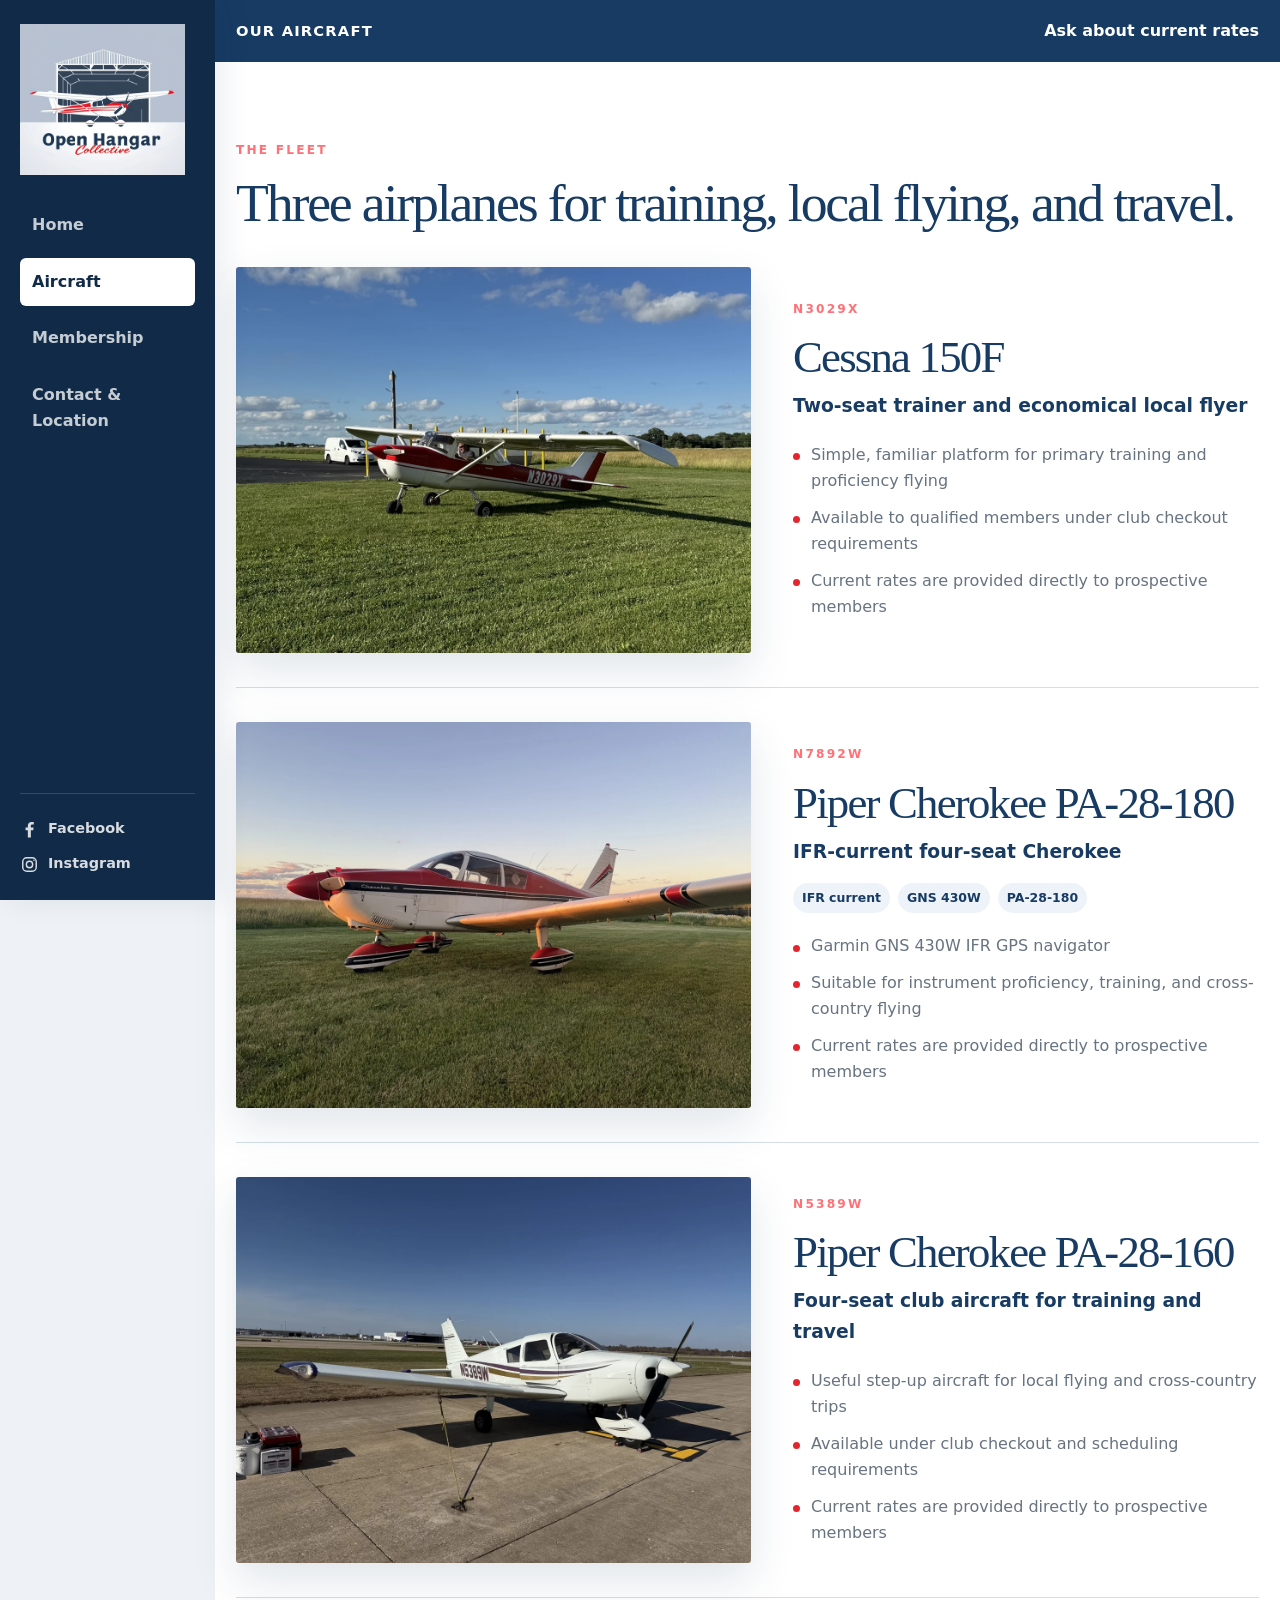
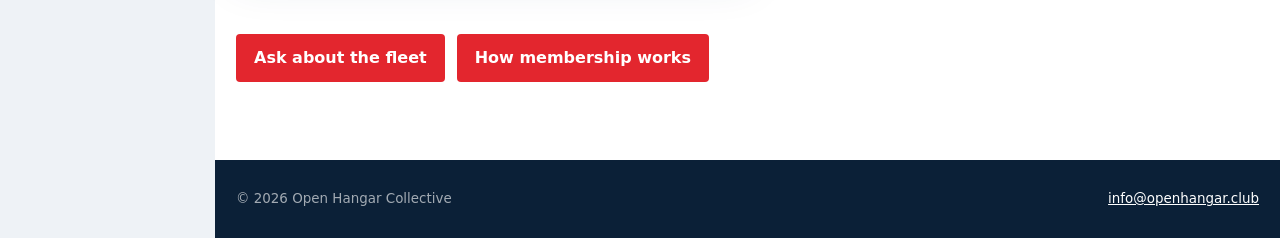
==== aircraft.html @ 3a04579a "Add files via upload" ====
<!doctype html>
<html lang="en">
<head>
<meta charset="utf-8">
<meta name="viewport" content="width=device-width, initial-scale=1">
<meta name="description" content="Meet the Open Hangar Collective aircraft based at IL48 Shafer Field, including a Cessna 150F and two Piper Cherokees.">
<meta name="theme-color" content="#173b63">
<title>Aircraft | Open Hangar Collective</title>
<link rel="stylesheet" href="styles.css">
</head>
<body>
<a class="skip" href="#main">Skip to content</a>
<nav class="side-nav" aria-label="Site navigation">
  <a class="side-logo" href="index.html"><img src="images/logo.webp" alt="Open Hangar Collective"></a>
  <div class="side-links">
    <a href="index.html">Home</a>
    <a href="aircraft.html" class="current">Aircraft</a>
    <a href="membership.html">Membership</a>
    <a href="contact.html">Contact &amp; Location</a>
  </div>
  <div class="side-social">
    <a class="social-mini" href="https://www.facebook.com/profile.php?id=61575660054627" rel="noopener"><svg class="icon fb-icon" viewBox="0 0 24 24" aria-hidden="true"><path d="M13.7 22v-9h3l.5-3.5h-3.5V7.3c0-1 .3-1.7 1.8-1.7h1.9V2.5c-.3 0-1.5-.1-2.8-.1-2.8 0-4.7 1.7-4.7 4.8v2.3H7v3.5h2.9v9h3.8Z"/></svg><span>Facebook</span></a>
    <a class="social-mini" href="https://www.instagram.com/openhangarcollective/" rel="noopener"><svg class="icon ig-icon" viewBox="0 0 24 24" aria-hidden="true"><rect x="3.5" y="3.5" width="17" height="17" rx="5"/><circle cx="12" cy="12" r="4"/><circle cx="17.6" cy="6.6" r="1" fill="currentColor" stroke="none"/></svg><span>Instagram</span></a>
  </div>
</nav>
<nav class="bottom-nav" aria-label="Mobile navigation">
  <a href="index.html"><svg viewBox="0 0 24 24" fill="none" stroke="currentColor" stroke-width="2"><path d="M3 11.5 12 4l9 7.5"/><path d="M5.5 10.5V20h13v-9.5"/></svg><span>Home</span></a>
  <a href="aircraft.html" class="current"><svg viewBox="0 0 24 24" fill="none" stroke="currentColor" stroke-width="2"><path d="m3 13 7-2 4-7 2 1-2 6 6 2v2l-6 1-2 5-2-1 1-4-8-1z"/></svg><span>Aircraft</span></a>
  <a href="membership.html"><svg viewBox="0 0 24 24" fill="none" stroke="currentColor" stroke-width="2"><circle cx="12" cy="8" r="3"/><path d="M5 20c.8-4 3.2-6 7-6s6.2 2 7 6"/></svg><span>Membership</span></a>
  <a href="contact.html"><svg viewBox="0 0 24 24" fill="none" stroke="currentColor" stroke-width="2"><path d="M4 5h16v14H4z"/><path d="m4 7 8 6 8-6"/></svg><span>Contact</span></a>
</nav>
<div class="page-shell">
<header class="page-header"><div class="wrap"><strong>Our Aircraft</strong><a href="mailto:info@openhangar.club">Ask about current rates</a></div></header>
<main id="main">
<section class="white">
<div class="wrap">
  <p class="label">The fleet</p><h2>Three airplanes for training, local flying, and travel.</h2>

  <div class="aircraft-detail">
    <img src="images/n3029x.webp" alt="Cessna 150F N3029X at Shafer Field">
    <div><p class="label">N3029X</p><h2>Cessna 150F</h2><h3>Two-seat trainer and economical local flyer</h3>
    <ul class="info-list"><li>Simple, familiar platform for primary training and proficiency flying</li><li>Available to qualified members under club checkout requirements</li><li>Current rates are provided directly to prospective members</li></ul></div>
  </div>

  <div class="aircraft-detail">
    <img src="images/n7892w.webp" alt="Piper Cherokee PA-28-180 N7892W at sunset">
    <div><p class="label">N7892W</p><h2>Piper Cherokee PA-28-180</h2><h3>IFR-current four-seat Cherokee</h3>
    <div class="tag-row"><span class="tag">IFR current</span><span class="tag">GNS 430W</span><span class="tag">PA-28-180</span></div>
    <ul class="info-list"><li>Garmin GNS 430W IFR GPS navigator</li><li>Suitable for instrument proficiency, training, and cross-country flying</li><li>Current rates are provided directly to prospective members</li></ul></div>
  </div>

  <div class="aircraft-detail">
    <img src="images/n5389w.webp" alt="Piper Cherokee PA-28-160 N5389W on the ramp">
    <div><p class="label">N5389W</p><h2>Piper Cherokee PA-28-160</h2><h3>Four-seat club aircraft for training and travel</h3>
    <ul class="info-list"><li>Useful step-up aircraft for local flying and cross-country trips</li><li>Available under club checkout and scheduling requirements</li><li>Current rates are provided directly to prospective members</li></ul></div>
  </div>

  <div class="actions" style="margin-top:36px"><a class="button" href="mailto:info@openhangar.club">Ask about the fleet</a><a class="button" href="membership.html">How membership works</a></div>
</div>
</section>
</main>
<footer><div class="wrap footer-inner"><div>© <span id="year"></span> Open Hangar Collective</div><div><a href="mailto:info@openhangar.club">info@openhangar.club</a></div></div></footer>
<script>document.getElementById("year").textContent=new Date().getFullYear();</script>
</div>
</body>
</html>
---- styles.css ----
:root{
  --navy:#173b63;--navy-dark:#102a47;--red:#e3262e;--red-dark:#bc1720;
  --paper:#eef2f6;--white:#fff;--ink:#2f3b48;--muted:#677381;--line:#d5dde5;
  --shadow:0 18px 44px rgba(23,59,99,.13);--rail:215px;
}
*{box-sizing:border-box}
html{scroll-behavior:smooth}
body{margin:0;color:var(--ink);background:var(--paper);font:16px/1.65 Inter,ui-sans-serif,system-ui,-apple-system,BlinkMacSystemFont,"Segoe UI",sans-serif}
a{color:inherit}
img{display:block;max-width:100%}
.wrap{width:min(1120px,calc(100% - 42px));margin:0 auto}
.skip{position:absolute;left:-9999px;top:10px;z-index:1000;padding:10px 14px;background:var(--red);color:white}
.skip:focus{left:10px}
.page-shell{min-height:100vh;padding-left:var(--rail)}
.side-nav{position:fixed;left:0;top:0;bottom:0;z-index:50;width:var(--rail);padding:24px 20px;background:var(--navy-dark);color:white;display:flex;flex-direction:column;box-shadow:8px 0 28px rgba(16,42,71,.08)}
.side-logo{display:block;margin-bottom:26px}
.side-logo img{width:165px;height:auto}
.side-links{display:grid;gap:8px}
.side-links a{padding:11px 12px;border-radius:6px;text-decoration:none;color:rgba(255,255,255,.76);font-weight:760}
.side-links a:hover,.side-links a:focus-visible{background:rgba(255,255,255,.08);color:white}
.side-links a.current{background:white;color:var(--navy-dark)}
.side-social{margin-top:auto;padding-top:23px;border-top:1px solid rgba(255,255,255,.15);display:grid;gap:11px}
.social-mini{display:flex;align-items:center;gap:9px;text-decoration:none;color:rgba(255,255,255,.84);font-weight:740;font-size:.9rem}
.social-mini:hover{color:white}
.icon{width:19px;height:19px;flex:0 0 auto}
.fb-icon{fill:currentColor}
.ig-icon{fill:none;stroke:currentColor;stroke-width:1.8}
.page-header{background:var(--navy);color:white;padding:18px 0}
.page-header .wrap{display:flex;justify-content:space-between;align-items:center;gap:20px}
.page-header strong{font-size:.92rem;letter-spacing:.08em;text-transform:uppercase}
.page-header a{color:white;text-decoration:none;font-weight:760}
.hero{min-height:590px;padding:110px 0 86px;color:white;background-color:var(--navy-dark);background-image:linear-gradient(90deg,rgba(16,42,71,1) 0%,rgba(16,42,71,.98) 35%,rgba(16,42,71,.76) 53%,rgba(16,42,71,.22) 70%,rgba(16,42,71,0) 100%),url("images/hero.webp");background-repeat:no-repeat;background-position:right center,right center;background-size:100% 100%,auto 100%}
.hero-content{max-width:690px}
.kicker,.label{margin:0 0 14px;color:#ff7177;font-size:.76rem;font-weight:900;letter-spacing:.18em;text-transform:uppercase}
h1,h2{font-family:Georgia,"Times New Roman",serif;font-weight:500;letter-spacing:-.04em}
h1{max-width:690px;margin:0;font-size:clamp(3rem,6.4vw,5.7rem);line-height:.98}
h2{margin:0;color:var(--navy);font-size:clamp(2.15rem,4.2vw,3.5rem);line-height:1.08}
.hero-copy{max-width:650px;margin:26px 0 30px;color:rgba(255,255,255,.86);font-size:1.12rem}
.actions{display:flex;flex-wrap:wrap;gap:12px}
.button{display:inline-flex;min-height:48px;align-items:center;justify-content:center;gap:9px;padding:0 18px;border-radius:4px;background:var(--red);color:white;text-decoration:none;font-weight:850}
.button:hover{background:var(--red-dark)}
.button.alt{background:transparent;border:1px solid rgba(255,255,255,.48)}
.button.alt:hover{background:rgba(255,255,255,.1)}
section{padding:78px 0}
.white{background:white}
.navy{background:var(--navy);color:white}
.navy h2{color:white}.navy .label{color:#ff858a}
.grid-2{display:grid;grid-template-columns:.9fr 1.1fr;gap:70px;align-items:start}
.body-copy{color:var(--muted)}
.body-copy p{margin:0 0 18px}
.large-copy{color:var(--ink);font-size:1.22rem}
.card-grid{display:grid;grid-template-columns:repeat(3,1fr);gap:20px;margin-top:38px}
.card{background:white;border:1px solid var(--line);box-shadow:0 7px 22px rgba(23,59,99,.06);overflow:hidden}
.card-photo{aspect-ratio:4/3;overflow:hidden;background:#dfe6ec}
.card-photo img{width:100%;height:100%;object-fit:cover}
.card-body{padding:24px}
.card h3{margin:0 0 5px;color:var(--navy);font-size:1.18rem}
.card p{margin:0;color:var(--muted)}
.tag-row{display:flex;flex-wrap:wrap;gap:8px;margin-top:15px}
.tag{padding:5px 9px;border-radius:999px;background:#edf3f8;color:var(--navy);font-size:.78rem;font-weight:780}
.aircraft-detail{display:grid;grid-template-columns:minmax(0,1.05fr) minmax(320px,.95fr);gap:42px;align-items:center;padding:34px 0;border-bottom:1px solid var(--line)}
.aircraft-detail:last-child{border-bottom:0}
.aircraft-detail img{width:100%;aspect-ratio:4/3;object-fit:cover;border-radius:3px;box-shadow:var(--shadow)}
.aircraft-detail h2{font-size:clamp(2rem,3.5vw,3rem)}
.aircraft-detail h3{margin:10px 0 10px;color:var(--navy)}
.info-list{display:grid;gap:10px;margin:20px 0 0;padding:0;list-style:none}
.info-list li{padding-left:18px;position:relative;color:var(--muted)}
.info-list li::before{content:"";position:absolute;left:0;top:.7em;width:7px;height:7px;border-radius:50%;background:var(--red)}
.steps{display:grid;grid-template-columns:repeat(2,1fr);gap:16px;margin-top:34px}
.step{background:white;border:1px solid var(--line);padding:24px}
.step-number{color:var(--red);font:italic 1rem Georgia,serif}
.step h3{margin:20px 0 7px;color:var(--navy)}
.step p{margin:0;color:var(--muted)}
.faq-list{margin-top:30px;border-top:1px solid var(--line)}
details{border-bottom:1px solid var(--line)}
summary{position:relative;padding:21px 42px 21px 0;color:var(--navy);font-weight:840;cursor:pointer;list-style:none}
summary::-webkit-details-marker{display:none}
summary::after{content:"+";position:absolute;right:5px;top:16px;color:var(--red);font:400 1.55rem Georgia,serif}
details[open] summary::after{content:"−"}
details p{max-width:760px;margin:-5px 0 22px;color:var(--muted)}
.social-cards{display:grid;grid-template-columns:repeat(2,minmax(0,1fr));gap:18px;margin-top:30px}
.social-card{display:flex;align-items:center;gap:16px;padding:22px;background:white;border:1px solid var(--line);text-decoration:none;box-shadow:0 7px 22px rgba(23,59,99,.06)}
.social-card .social-logo{width:48px;height:48px;border-radius:12px;display:grid;place-items:center;color:white;flex:0 0 auto}
.social-card.facebook .social-logo{background:#1877f2}
.social-card.instagram .social-logo{background:linear-gradient(135deg,#833ab4,#fd1d1d,#fcb045)}
.social-card strong{display:block;color:var(--navy);font-size:1.03rem}
.social-card span{display:block;color:var(--muted);font-size:.9rem}
.map-wrap{overflow:hidden;border:1px solid var(--line);background:white;box-shadow:var(--shadow)}
.map-wrap iframe{display:block;width:100%;height:430px;border:0}
.map-meta{display:flex;justify-content:space-between;gap:24px;align-items:center;padding:18px 20px}
.map-meta strong{color:var(--navy)}
.map-meta a{color:var(--navy);font-weight:800}
.contact-box{padding:28px;background:var(--navy-dark);color:white}
.contact-box a{color:white;font-weight:850}
.contact-box p{color:rgba(255,255,255,.75)}
.bottom-nav{display:none;position:fixed;z-index:100;left:0;right:0;bottom:0;height:66px;background:rgba(16,42,71,.98);border-top:1px solid rgba(255,255,255,.12);grid-template-columns:repeat(4,1fr)}
.bottom-nav a{color:rgba(255,255,255,.72);text-decoration:none;display:flex;flex-direction:column;align-items:center;justify-content:center;gap:2px;font-size:.72rem;font-weight:760}
.bottom-nav a.current{color:white;background:rgba(255,255,255,.08)}
.bottom-nav svg{width:21px;height:21px}
footer{padding:28px 0;background:#0b2037;color:rgba(255,255,255,.62);font-size:.84rem}
.footer-inner{display:flex;justify-content:space-between;gap:20px}
.footer-inner a{color:white}
@media(max-width:900px){
  :root{--rail:0px}
  .page-shell{padding-left:0;padding-bottom:66px}
  .side-nav{display:none}
  .bottom-nav{display:grid}
  .hero{min-height:760px;padding:100px 0 320px;background-image:linear-gradient(180deg,rgba(16,42,71,1) 0%,rgba(16,42,71,.98) 45%,rgba(16,42,71,.78) 58%,rgba(16,42,71,.2) 75%,rgba(16,42,71,0) 100%),url("images/hero.webp");background-position:center top,center bottom;background-size:100% 100%,100% auto}
  .grid-2,.aircraft-detail{grid-template-columns:1fr;gap:34px}
  .card-grid,.steps,.social-cards{grid-template-columns:1fr}
  .footer-inner{display:block}
  .footer-inner div+div{margin-top:7px}
}
@media(max-width:560px){
  .wrap{width:min(100% - 28px,1120px)}
  h1{font-size:clamp(2.7rem,14vw,4rem)}
  section{padding:62px 0}
  .hero{padding-top:88px}
  .page-header .wrap{display:block}
  .page-header a{display:inline-block;margin-top:6px}
  .map-meta{display:block}
  .map-meta a{display:inline-block;margin-top:8px}
}
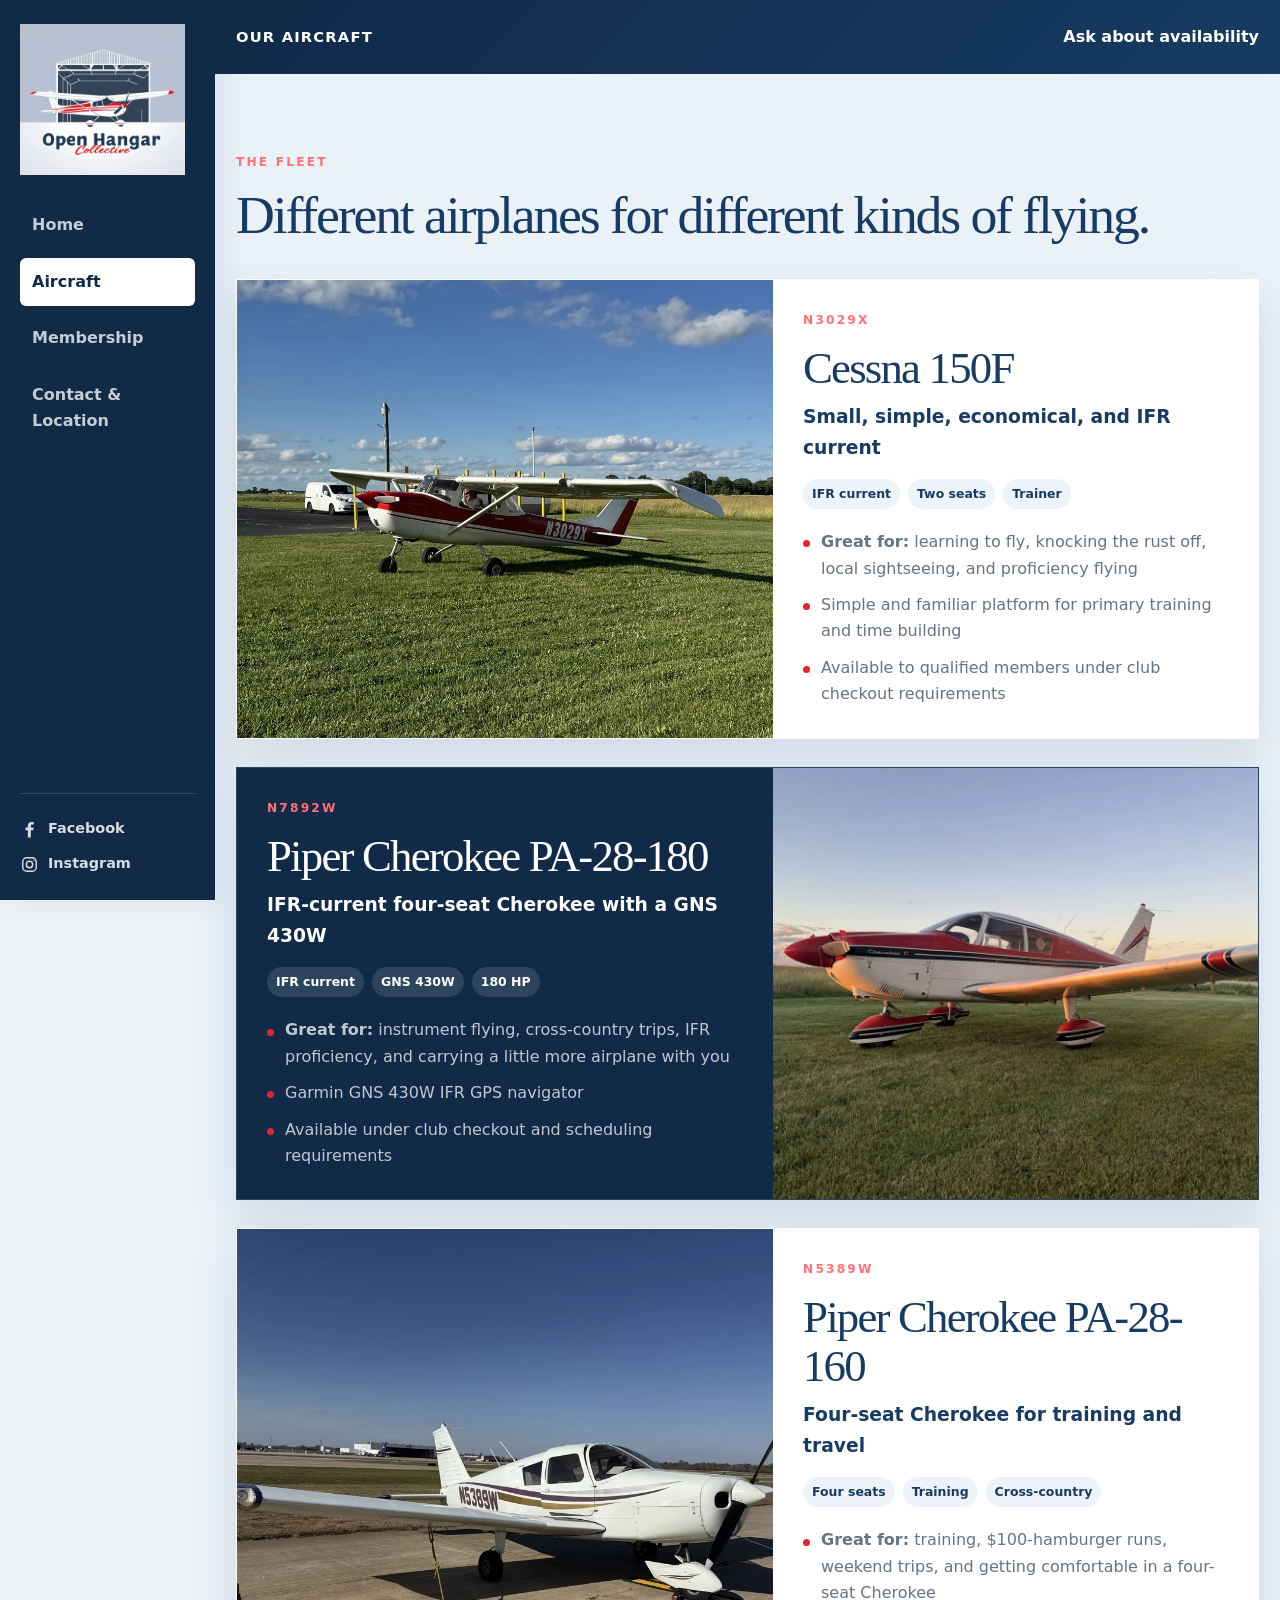
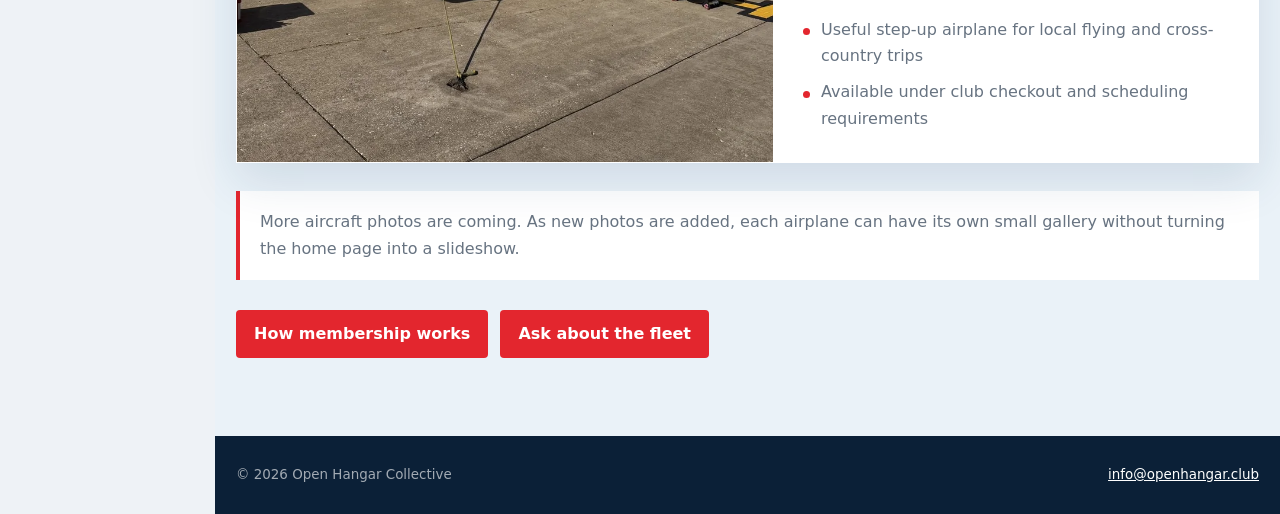
==== commit 4210e2cb: "Add files via upload" ====
--- a/aircraft.html
+++ b/aircraft.html
@@ -30,32 +30,60 @@
   <a href="contact.html"><svg viewBox="0 0 24 24" fill="none" stroke="currentColor" stroke-width="2"><path d="M4 5h16v14H4z"/><path d="m4 7 8 6 8-6"/></svg><span>Contact</span></a>
 </nav>
 <div class="page-shell">
-<header class="page-header"><div class="wrap"><strong>Our Aircraft</strong><a href="mailto:info@openhangar.club">Ask about current rates</a></div></header>
+<header class="page-header"><div class="wrap"><strong>Our Aircraft</strong><a href="mailto:info@openhangar.club">Ask about availability</a></div></header>
 <main id="main">
-<section class="white">
+<section class="soft">
 <div class="wrap">
-  <p class="label">The fleet</p><h2>Three airplanes for training, local flying, and travel.</h2>
+  <p class="label">The fleet</p>
+  <h2>Different airplanes for different kinds of flying.</h2>
+  <div class="aircraft-list">
 
-  <div class="aircraft-detail">
-    <img src="images/n3029x.webp" alt="Cessna 150F N3029X at Shafer Field">
-    <div><p class="label">N3029X</p><h2>Cessna 150F</h2><h3>Two-seat trainer and economical local flyer</h3>
-    <ul class="info-list"><li>Simple, familiar platform for primary training and proficiency flying</li><li>Available to qualified members under club checkout requirements</li><li>Current rates are provided directly to prospective members</li></ul></div>
+    <article class="aircraft-panel">
+      <img src="images/n3029x.webp" alt="Cessna 150F N3029X at Shafer Field">
+      <div class="aircraft-content">
+        <p class="label">N3029X</p><h2>Cessna 150F</h2><h3>Small, simple, economical, and IFR current</h3>
+        <div class="tag-row"><span class="tag">IFR current</span><span class="tag">Two seats</span><span class="tag">Trainer</span></div>
+        <ul class="info-list">
+          <li><strong>Great for:</strong> learning to fly, knocking the rust off, local sightseeing, and proficiency flying</li>
+          <li>Simple and familiar platform for primary training and time building</li>
+          <li>Available to qualified members under club checkout requirements</li>
+        </ul>
+      </div>
+    </article>
+
+    <article class="aircraft-panel">
+      <div class="aircraft-content">
+        <p class="label">N7892W</p><h2>Piper Cherokee PA-28-180</h2><h3>IFR-current four-seat Cherokee with a GNS 430W</h3>
+        <div class="tag-row"><span class="tag">IFR current</span><span class="tag">GNS 430W</span><span class="tag">180 HP</span></div>
+        <ul class="info-list">
+          <li><strong>Great for:</strong> instrument flying, cross-country trips, IFR proficiency, and carrying a little more airplane with you</li>
+          <li>Garmin GNS 430W IFR GPS navigator</li>
+          <li>Available under club checkout and scheduling requirements</li>
+        </ul>
+      </div>
+      <img src="images/n7892w.webp" alt="Piper Cherokee PA-28-180 N7892W at sunset">
+    </article>
+
+    <article class="aircraft-panel">
+      <img src="images/n5389w.webp" alt="Piper Cherokee PA-28-160 N5389W on the ramp">
+      <div class="aircraft-content">
+        <p class="label">N5389W</p><h2>Piper Cherokee PA-28-160</h2><h3>Four-seat Cherokee for training and travel</h3>
+        <div class="tag-row"><span class="tag">Four seats</span><span class="tag">Training</span><span class="tag">Cross-country</span></div>
+        <ul class="info-list">
+          <li><strong>Great for:</strong> training, $100-hamburger runs, weekend trips, and getting comfortable in a four-seat Cherokee</li>
+          <li>Useful step-up airplane for local flying and cross-country trips</li>
+          <li>Available under club checkout and scheduling requirements</li>
+        </ul>
+      </div>
+    </article>
   </div>
 
-  <div class="aircraft-detail">
-    <img src="images/n7892w.webp" alt="Piper Cherokee PA-28-180 N7892W at sunset">
-    <div><p class="label">N7892W</p><h2>Piper Cherokee PA-28-180</h2><h3>IFR-current four-seat Cherokee</h3>
-    <div class="tag-row"><span class="tag">IFR current</span><span class="tag">GNS 430W</span><span class="tag">PA-28-180</span></div>
-    <ul class="info-list"><li>Garmin GNS 430W IFR GPS navigator</li><li>Suitable for instrument proficiency, training, and cross-country flying</li><li>Current rates are provided directly to prospective members</li></ul></div>
+  <div class="photo-note">More aircraft photos are coming. As new photos are added, each airplane can have its own small gallery without turning the home page into a slideshow.</div>
+
+  <div class="actions" style="margin-top:30px">
+    <a class="button" href="membership.html">How membership works</a>
+    <a class="button" href="mailto:info@openhangar.club">Ask about the fleet</a>
   </div>
-
-  <div class="aircraft-detail">
-    <img src="images/n5389w.webp" alt="Piper Cherokee PA-28-160 N5389W on the ramp">
-    <div><p class="label">N5389W</p><h2>Piper Cherokee PA-28-160</h2><h3>Four-seat club aircraft for training and travel</h3>
-    <ul class="info-list"><li>Useful step-up aircraft for local flying and cross-country trips</li><li>Available under club checkout and scheduling requirements</li><li>Current rates are provided directly to prospective members</li></ul></div>
-  </div>
-
-  <div class="actions" style="margin-top:36px"><a class="button" href="mailto:info@openhangar.club">Ask about the fleet</a><a class="button" href="membership.html">How membership works</a></div>
 </div>
 </section>
 </main>
--- a/styles.css
+++ b/styles.css
@@ -2,7 +2,7 @@
 :root{
   --navy:#173b63;--navy-dark:#102a47;--red:#e3262e;--red-dark:#bc1720;
   --paper:#eef2f6;--white:#fff;--ink:#2f3b48;--muted:#677381;--line:#d5dde5;
-  --shadow:0 18px 44px rgba(23,59,99,.13);--rail:215px;
+  --soft-blue:#eaf2f8;--shadow:0 18px 44px rgba(23,59,99,.13);--rail:215px;
 }
 *{box-sizing:border-box}
 html{scroll-behavior:smooth}
@@ -24,9 +24,8 @@
 .social-mini{display:flex;align-items:center;gap:9px;text-decoration:none;color:rgba(255,255,255,.84);font-weight:740;font-size:.9rem}
 .social-mini:hover{color:white}
 .icon{width:19px;height:19px;flex:0 0 auto}
-.fb-icon{fill:currentColor}
-.ig-icon{fill:none;stroke:currentColor;stroke-width:1.8}
-.page-header{background:var(--navy);color:white;padding:18px 0}
+.fb-icon{fill:currentColor}.ig-icon{fill:none;stroke:currentColor;stroke-width:1.8}
+.page-header{background:linear-gradient(135deg,var(--navy-dark),var(--navy));color:white;padding:24px 0}
 .page-header .wrap{display:flex;justify-content:space-between;align-items:center;gap:20px}
 .page-header strong{font-size:.92rem;letter-spacing:.08em;text-transform:uppercase}
 .page-header a{color:white;text-decoration:none;font-weight:760}
@@ -43,42 +42,44 @@
 .button.alt{background:transparent;border:1px solid rgba(255,255,255,.48)}
 .button.alt:hover{background:rgba(255,255,255,.1)}
 section{padding:78px 0}
-.white{background:white}
-.navy{background:var(--navy);color:white}
-.navy h2{color:white}.navy .label{color:#ff858a}
+.white{background:white}.soft{background:var(--soft-blue)}.paper{background:var(--paper)}
+.navy{background:var(--navy);color:white}.navy h2{color:white}.navy .label{color:#ff858a}
 .grid-2{display:grid;grid-template-columns:.9fr 1.1fr;gap:70px;align-items:start}
-.body-copy{color:var(--muted)}
-.body-copy p{margin:0 0 18px}
-.large-copy{color:var(--ink);font-size:1.22rem}
-.card-grid{display:grid;grid-template-columns:repeat(3,1fr);gap:20px;margin-top:38px}
-.card{background:white;border:1px solid var(--line);box-shadow:0 7px 22px rgba(23,59,99,.06);overflow:hidden}
-.card-photo{aspect-ratio:4/3;overflow:hidden;background:#dfe6ec}
-.card-photo img{width:100%;height:100%;object-fit:cover}
-.card-body{padding:24px}
-.card h3{margin:0 0 5px;color:var(--navy);font-size:1.18rem}
-.card p{margin:0;color:var(--muted)}
+.body-copy{color:var(--muted)}.body-copy p{margin:0 0 18px}.large-copy{color:var(--ink);font-size:1.22rem}
+.feature-grid{display:grid;grid-template-columns:repeat(3,1fr);gap:18px;margin-top:34px}
+.feature{padding:24px;background:white;border:1px solid var(--line);box-shadow:0 7px 22px rgba(23,59,99,.06)}
+.feature h3{margin:0 0 8px;color:var(--navy)}.feature p{margin:0;color:var(--muted)}
+.feature .eyebrow{font-size:.75rem;color:var(--red);font-weight:900;letter-spacing:.12em;text-transform:uppercase;margin-bottom:10px}
+.aircraft-list{display:grid;gap:28px;margin-top:34px}
+.aircraft-panel{display:grid;grid-template-columns:minmax(0,1.05fr) minmax(330px,.95fr);overflow:hidden;background:white;border:1px solid rgba(255,255,255,.12);box-shadow:var(--shadow)}
+.aircraft-panel:nth-child(even){background:var(--navy-dark);color:white}
+.aircraft-panel img{width:100%;height:100%;min-height:340px;object-fit:cover}
+.aircraft-content{padding:30px}
+.aircraft-content h2{font-size:clamp(2rem,3.5vw,3rem)}
+.aircraft-panel:nth-child(even) h2,.aircraft-panel:nth-child(even) h3{color:white}
+.aircraft-panel:nth-child(even) .info-list li{color:rgba(255,255,255,.74)}
+.aircraft-content h3{margin:10px 0;color:var(--navy)}
 .tag-row{display:flex;flex-wrap:wrap;gap:8px;margin-top:15px}
 .tag{padding:5px 9px;border-radius:999px;background:#edf3f8;color:var(--navy);font-size:.78rem;font-weight:780}
-.aircraft-detail{display:grid;grid-template-columns:minmax(0,1.05fr) minmax(320px,.95fr);gap:42px;align-items:center;padding:34px 0;border-bottom:1px solid var(--line)}
-.aircraft-detail:last-child{border-bottom:0}
-.aircraft-detail img{width:100%;aspect-ratio:4/3;object-fit:cover;border-radius:3px;box-shadow:var(--shadow)}
-.aircraft-detail h2{font-size:clamp(2rem,3.5vw,3rem)}
-.aircraft-detail h3{margin:10px 0 10px;color:var(--navy)}
+.aircraft-panel:nth-child(even) .tag{background:rgba(255,255,255,.12);color:white}
 .info-list{display:grid;gap:10px;margin:20px 0 0;padding:0;list-style:none}
 .info-list li{padding-left:18px;position:relative;color:var(--muted)}
 .info-list li::before{content:"";position:absolute;left:0;top:.7em;width:7px;height:7px;border-radius:50%;background:var(--red)}
+.photo-note{margin-top:28px;padding:18px 20px;border-left:4px solid var(--red);background:white;color:var(--muted)}
+.community-banner{display:grid;grid-template-columns:1.05fr .95fr;gap:0;background:var(--navy);color:white;overflow:hidden;box-shadow:var(--shadow)}
+.community-banner img{width:100%;height:100%;min-height:340px;object-fit:cover}
+.community-copy{padding:34px}.community-copy h2{color:white}.community-copy p{color:rgba(255,255,255,.76)}
 .steps{display:grid;grid-template-columns:repeat(2,1fr);gap:16px;margin-top:34px}
 .step{background:white;border:1px solid var(--line);padding:24px}
 .step-number{color:var(--red);font:italic 1rem Georgia,serif}
-.step h3{margin:20px 0 7px;color:var(--navy)}
-.step p{margin:0;color:var(--muted)}
+.step h3{margin:20px 0 7px;color:var(--navy)}.step p{margin:0;color:var(--muted)}
 .faq-list{margin-top:30px;border-top:1px solid var(--line)}
 details{border-bottom:1px solid var(--line)}
 summary{position:relative;padding:21px 42px 21px 0;color:var(--navy);font-weight:840;cursor:pointer;list-style:none}
 summary::-webkit-details-marker{display:none}
 summary::after{content:"+";position:absolute;right:5px;top:16px;color:var(--red);font:400 1.55rem Georgia,serif}
 details[open] summary::after{content:"−"}
-details p{max-width:760px;margin:-5px 0 22px;color:var(--muted)}
+details p{max-width:780px;margin:-5px 0 22px;color:var(--muted)}
 .social-cards{display:grid;grid-template-columns:repeat(2,minmax(0,1fr));gap:18px;margin-top:30px}
 .social-card{display:flex;align-items:center;gap:16px;padding:22px;background:white;border:1px solid var(--line);text-decoration:none;box-shadow:0 7px 22px rgba(23,59,99,.06)}
 .social-card .social-logo{width:48px;height:48px;border-radius:12px;display:grid;place-items:center;color:white;flex:0 0 auto}
@@ -89,36 +90,24 @@
 .map-wrap{overflow:hidden;border:1px solid var(--line);background:white;box-shadow:var(--shadow)}
 .map-wrap iframe{display:block;width:100%;height:430px;border:0}
 .map-meta{display:flex;justify-content:space-between;gap:24px;align-items:center;padding:18px 20px}
-.map-meta strong{color:var(--navy)}
-.map-meta a{color:var(--navy);font-weight:800}
-.contact-box{padding:28px;background:var(--navy-dark);color:white}
-.contact-box a{color:white;font-weight:850}
-.contact-box p{color:rgba(255,255,255,.75)}
+.map-meta strong{color:var(--navy)}.map-meta a{color:var(--navy);font-weight:800}
+.contact-box{padding:28px;background:var(--navy-dark);color:white}.contact-box a{color:white;font-weight:850}.contact-box p{color:rgba(255,255,255,.75)}
 .bottom-nav{display:none;position:fixed;z-index:100;left:0;right:0;bottom:0;height:66px;background:rgba(16,42,71,.98);border-top:1px solid rgba(255,255,255,.12);grid-template-columns:repeat(4,1fr)}
 .bottom-nav a{color:rgba(255,255,255,.72);text-decoration:none;display:flex;flex-direction:column;align-items:center;justify-content:center;gap:2px;font-size:.72rem;font-weight:760}
-.bottom-nav a.current{color:white;background:rgba(255,255,255,.08)}
-.bottom-nav svg{width:21px;height:21px}
+.bottom-nav a.current{color:white;background:rgba(255,255,255,.08)}.bottom-nav svg{width:21px;height:21px}
 footer{padding:28px 0;background:#0b2037;color:rgba(255,255,255,.62);font-size:.84rem}
-.footer-inner{display:flex;justify-content:space-between;gap:20px}
-.footer-inner a{color:white}
+.footer-inner{display:flex;justify-content:space-between;gap:20px}.footer-inner a{color:white}
 @media(max-width:900px){
-  :root{--rail:0px}
-  .page-shell{padding-left:0;padding-bottom:66px}
-  .side-nav{display:none}
-  .bottom-nav{display:grid}
+  :root{--rail:0px}.page-shell{padding-left:0;padding-bottom:66px}.side-nav{display:none}.bottom-nav{display:grid}
   .hero{min-height:760px;padding:100px 0 320px;background-image:linear-gradient(180deg,rgba(16,42,71,1) 0%,rgba(16,42,71,.98) 45%,rgba(16,42,71,.78) 58%,rgba(16,42,71,.2) 75%,rgba(16,42,71,0) 100%),url("images/hero.webp");background-position:center top,center bottom;background-size:100% 100%,100% auto}
-  .grid-2,.aircraft-detail{grid-template-columns:1fr;gap:34px}
-  .card-grid,.steps,.social-cards{grid-template-columns:1fr}
-  .footer-inner{display:block}
-  .footer-inner div+div{margin-top:7px}
+  .grid-2,.aircraft-panel,.community-banner{grid-template-columns:1fr}.feature-grid,.steps,.social-cards{grid-template-columns:1fr}
+  .aircraft-panel:nth-child(even) .aircraft-content{order:2}
+  .aircraft-panel:nth-child(even) img{order:1}
+  .footer-inner{display:block}.footer-inner div+div{margin-top:7px}
 }
 @media(max-width:560px){
-  .wrap{width:min(100% - 28px,1120px)}
-  h1{font-size:clamp(2.7rem,14vw,4rem)}
-  section{padding:62px 0}
-  .hero{padding-top:88px}
-  .page-header .wrap{display:block}
-  .page-header a{display:inline-block;margin-top:6px}
-  .map-meta{display:block}
-  .map-meta a{display:inline-block;margin-top:8px}
+  .wrap{width:min(100% - 28px,1120px)}h1{font-size:clamp(2.7rem,14vw,4rem)}section{padding:62px 0}
+  .hero{padding-top:88px}.page-header .wrap{display:block}.page-header a{display:inline-block;margin-top:6px}
+  .map-meta{display:block}.map-meta a{display:inline-block;margin-top:8px}
+  .aircraft-content,.community-copy{padding:24px}
 }
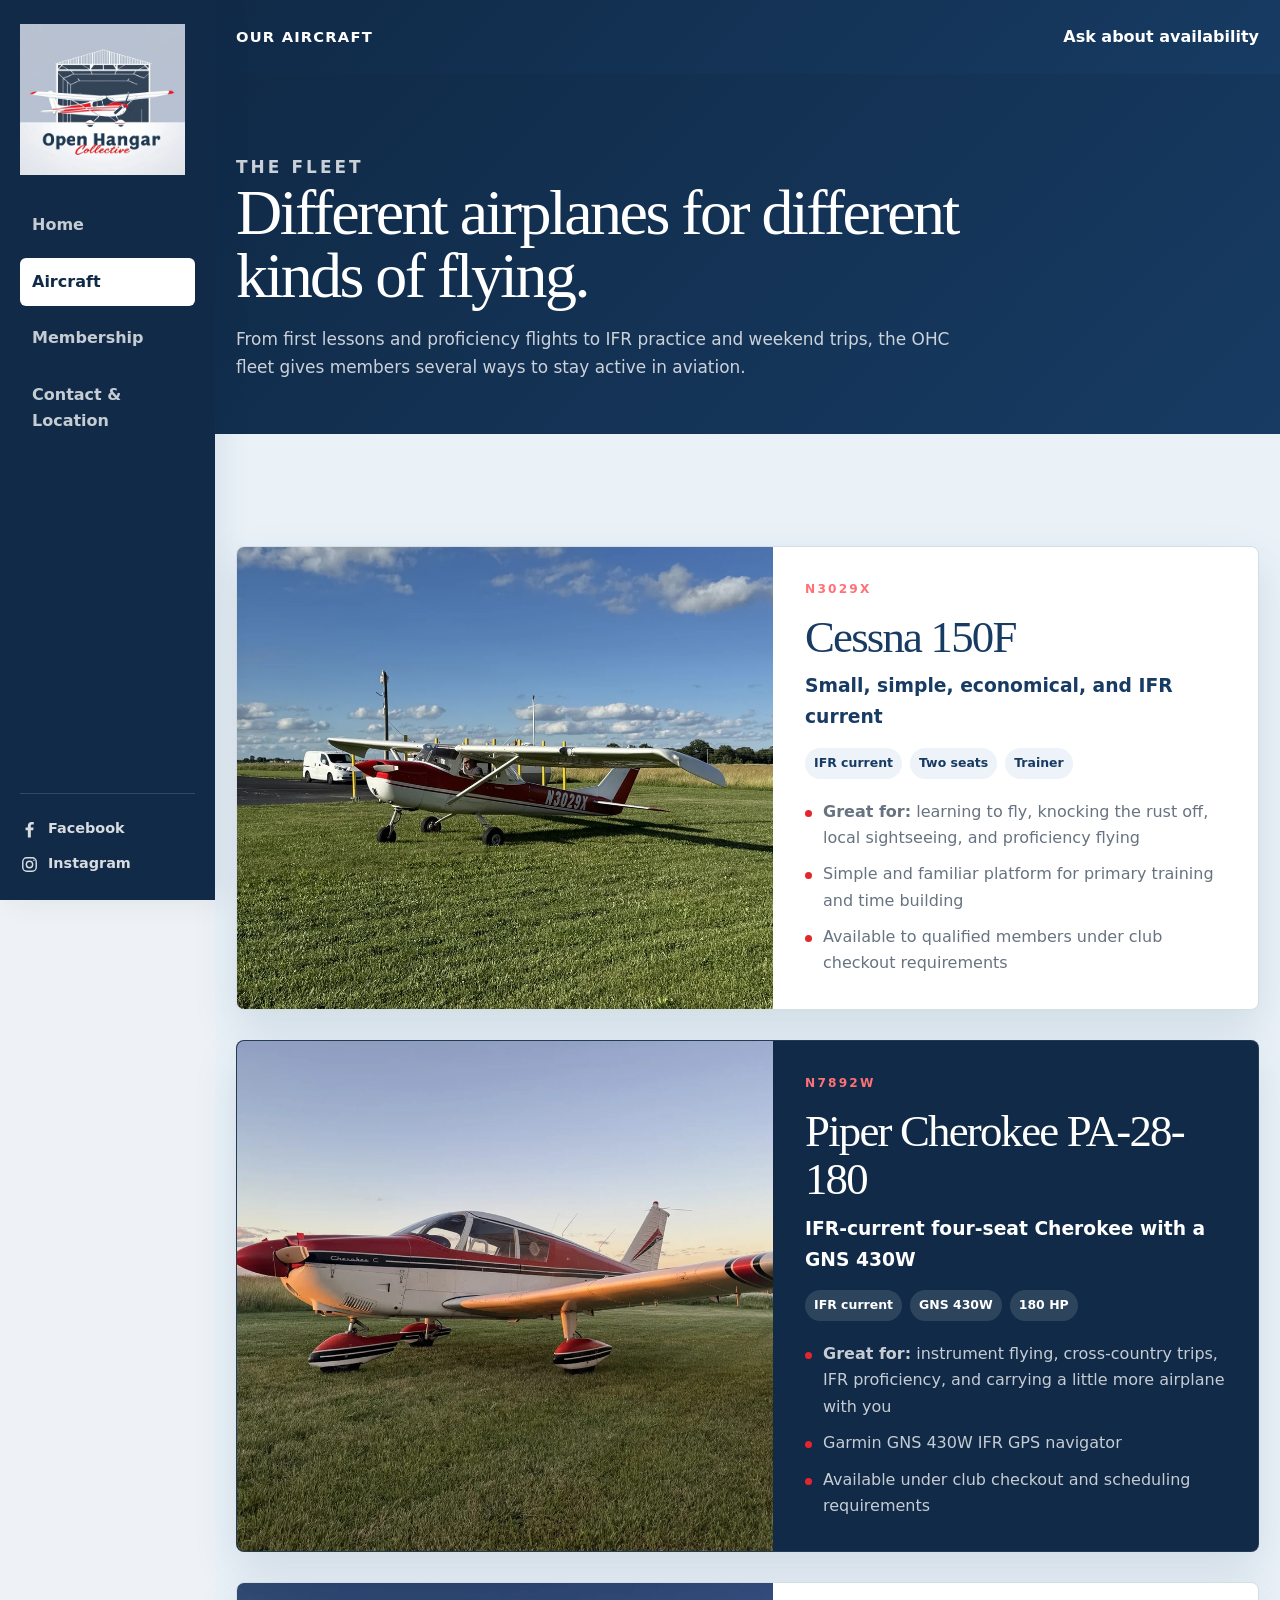
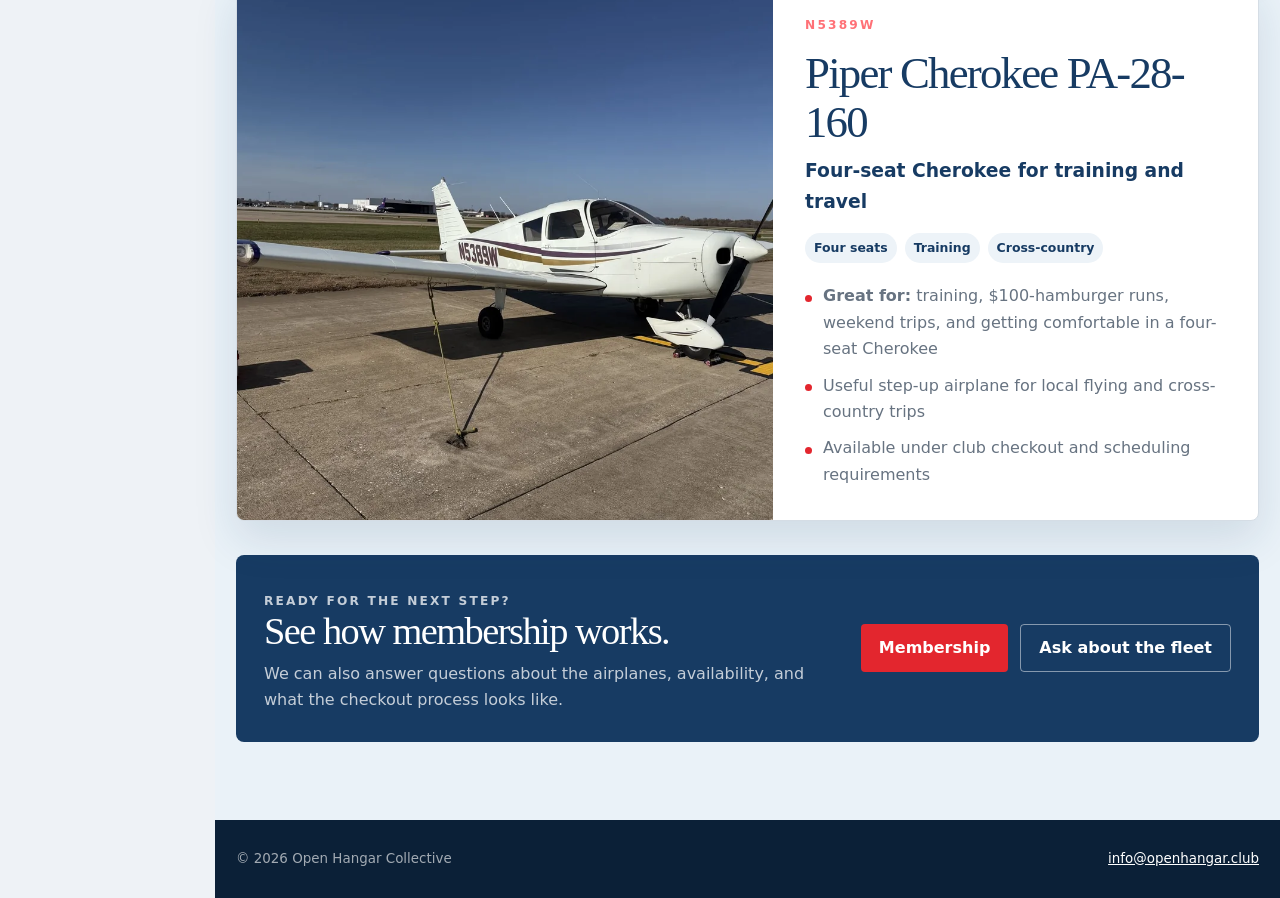
==== commit 43a9027b: "Add files via upload" ====
--- a/aircraft.html
+++ b/aircraft.html
@@ -32,16 +32,24 @@
 <div class="page-shell">
 <header class="page-header"><div class="wrap"><strong>Our Aircraft</strong><a href="mailto:info@openhangar.club">Ask about availability</a></div></header>
 <main id="main">
+<section class="aircraft-page-hero">
+  <div class="wrap">
+    <p class="kicker">The fleet</p>
+    <h1>Different airplanes for different kinds of flying.</h1>
+    <p>From first lessons and proficiency flights to IFR practice and weekend trips, the OHC fleet gives members several ways to stay active in aviation.</p>
+  </div>
+</section>
+
 <section class="soft">
 <div class="wrap">
-  <p class="label">The fleet</p>
-  <h2>Different airplanes for different kinds of flying.</h2>
   <div class="aircraft-list">
 
     <article class="aircraft-panel">
       <img src="images/n3029x.webp" alt="Cessna 150F N3029X at Shafer Field">
       <div class="aircraft-content">
-        <p class="label">N3029X</p><h2>Cessna 150F</h2><h3>Small, simple, economical, and IFR current</h3>
+        <p class="label">N3029X</p>
+        <h2>Cessna 150F</h2>
+        <h3>Small, simple, economical, and IFR current</h3>
         <div class="tag-row"><span class="tag">IFR current</span><span class="tag">Two seats</span><span class="tag">Trainer</span></div>
         <ul class="info-list">
           <li><strong>Great for:</strong> learning to fly, knocking the rust off, local sightseeing, and proficiency flying</li>
@@ -51,9 +59,12 @@
       </div>
     </article>
 
-    <article class="aircraft-panel">
+    <article class="aircraft-panel accent">
+      <img src="images/n7892w.webp" alt="Piper Cherokee PA-28-180 N7892W at sunset">
       <div class="aircraft-content">
-        <p class="label">N7892W</p><h2>Piper Cherokee PA-28-180</h2><h3>IFR-current four-seat Cherokee with a GNS 430W</h3>
+        <p class="label">N7892W</p>
+        <h2>Piper Cherokee PA-28-180</h2>
+        <h3>IFR-current four-seat Cherokee with a GNS 430W</h3>
         <div class="tag-row"><span class="tag">IFR current</span><span class="tag">GNS 430W</span><span class="tag">180 HP</span></div>
         <ul class="info-list">
           <li><strong>Great for:</strong> instrument flying, cross-country trips, IFR proficiency, and carrying a little more airplane with you</li>
@@ -61,13 +72,14 @@
           <li>Available under club checkout and scheduling requirements</li>
         </ul>
       </div>
-      <img src="images/n7892w.webp" alt="Piper Cherokee PA-28-180 N7892W at sunset">
     </article>
 
     <article class="aircraft-panel">
       <img src="images/n5389w.webp" alt="Piper Cherokee PA-28-160 N5389W on the ramp">
       <div class="aircraft-content">
-        <p class="label">N5389W</p><h2>Piper Cherokee PA-28-160</h2><h3>Four-seat Cherokee for training and travel</h3>
+        <p class="label">N5389W</p>
+        <h2>Piper Cherokee PA-28-160</h2>
+        <h3>Four-seat Cherokee for training and travel</h3>
         <div class="tag-row"><span class="tag">Four seats</span><span class="tag">Training</span><span class="tag">Cross-country</span></div>
         <ul class="info-list">
           <li><strong>Great for:</strong> training, $100-hamburger runs, weekend trips, and getting comfortable in a four-seat Cherokee</li>
@@ -78,11 +90,16 @@
     </article>
   </div>
 
-  <div class="photo-note">More aircraft photos are coming. As new photos are added, each airplane can have its own small gallery without turning the home page into a slideshow.</div>
-
-  <div class="actions" style="margin-top:30px">
-    <a class="button" href="membership.html">How membership works</a>
-    <a class="button" href="mailto:info@openhangar.club">Ask about the fleet</a>
+  <div class="aircraft-cta">
+    <div>
+      <p class="label">Ready for the next step?</p>
+      <h2>See how membership works.</h2>
+      <p>We can also answer questions about the airplanes, availability, and what the checkout process looks like.</p>
+    </div>
+    <div class="actions">
+      <a class="button" href="membership.html">Membership</a>
+      <a class="button alt" href="mailto:info@openhangar.club">Ask about the fleet</a>
+    </div>
   </div>
 </div>
 </section>
--- a/styles.css
+++ b/styles.css
@@ -50,22 +50,28 @@
 .feature{padding:24px;background:white;border:1px solid var(--line);box-shadow:0 7px 22px rgba(23,59,99,.06)}
 .feature h3{margin:0 0 8px;color:var(--navy)}.feature p{margin:0;color:var(--muted)}
 .feature .eyebrow{font-size:.75rem;color:var(--red);font-weight:900;letter-spacing:.12em;text-transform:uppercase;margin-bottom:10px}
-.aircraft-list{display:grid;gap:28px;margin-top:34px}
-.aircraft-panel{display:grid;grid-template-columns:minmax(0,1.05fr) minmax(330px,.95fr);overflow:hidden;background:white;border:1px solid rgba(255,255,255,.12);box-shadow:var(--shadow)}
-.aircraft-panel:nth-child(even){background:var(--navy-dark);color:white}
+.aircraft-page-hero{padding:62px 0 52px;background:linear-gradient(135deg,var(--navy-dark),var(--navy));color:white}
+.aircraft-page-hero h1{max-width:820px;font-size:clamp(2.6rem,5vw,4.5rem)}
+.aircraft-page-hero p{max-width:720px;margin:18px 0 0;color:rgba(255,255,255,.78);font-size:1.06rem}
+.aircraft-list{display:grid;gap:30px;margin-top:34px}
+.aircraft-panel{display:grid;grid-template-columns:minmax(0,1.05fr) minmax(330px,.95fr);overflow:hidden;background:white;border:1px solid var(--line);border-radius:8px;box-shadow:var(--shadow)}
 .aircraft-panel img{width:100%;height:100%;min-height:340px;object-fit:cover}
-.aircraft-content{padding:30px}
+.aircraft-content{padding:32px}
 .aircraft-content h2{font-size:clamp(2rem,3.5vw,3rem)}
-.aircraft-panel:nth-child(even) h2,.aircraft-panel:nth-child(even) h3{color:white}
-.aircraft-panel:nth-child(even) .info-list li{color:rgba(255,255,255,.74)}
 .aircraft-content h3{margin:10px 0;color:var(--navy)}
+.aircraft-panel.accent{background:var(--navy-dark);color:white;border-color:rgba(255,255,255,.08)}
+.aircraft-panel.accent h2,.aircraft-panel.accent h3{color:white}
+.aircraft-panel.accent .info-list li{color:rgba(255,255,255,.76)}
 .tag-row{display:flex;flex-wrap:wrap;gap:8px;margin-top:15px}
 .tag{padding:5px 9px;border-radius:999px;background:#edf3f8;color:var(--navy);font-size:.78rem;font-weight:780}
-.aircraft-panel:nth-child(even) .tag{background:rgba(255,255,255,.12);color:white}
+.aircraft-panel.accent .tag{background:rgba(255,255,255,.12);color:white}
 .info-list{display:grid;gap:10px;margin:20px 0 0;padding:0;list-style:none}
 .info-list li{padding-left:18px;position:relative;color:var(--muted)}
 .info-list li::before{content:"";position:absolute;left:0;top:.7em;width:7px;height:7px;border-radius:50%;background:var(--red)}
-.photo-note{margin-top:28px;padding:18px 20px;border-left:4px solid var(--red);background:white;color:var(--muted)}
+.aircraft-cta{margin-top:34px;padding:28px;border-radius:8px;background:var(--navy);color:white;display:flex;justify-content:space-between;gap:28px;align-items:center}
+.aircraft-cta h2{color:white;font-size:clamp(1.8rem,3vw,2.5rem)}
+.aircraft-cta p{margin:8px 0 0;color:rgba(255,255,255,.75)}
+.aircraft-cta .actions{flex:0 0 auto}
 .community-banner{display:grid;grid-template-columns:1.05fr .95fr;gap:0;background:var(--navy);color:white;overflow:hidden;box-shadow:var(--shadow)}
 .community-banner img{width:100%;height:100%;min-height:340px;object-fit:cover}
 .community-copy{padding:34px}.community-copy h2{color:white}.community-copy p{color:rgba(255,255,255,.76)}
@@ -101,8 +107,14 @@
   :root{--rail:0px}.page-shell{padding-left:0;padding-bottom:66px}.side-nav{display:none}.bottom-nav{display:grid}
   .hero{min-height:760px;padding:100px 0 320px;background-image:linear-gradient(180deg,rgba(16,42,71,1) 0%,rgba(16,42,71,.98) 45%,rgba(16,42,71,.78) 58%,rgba(16,42,71,.2) 75%,rgba(16,42,71,0) 100%),url("images/hero.webp");background-position:center top,center bottom;background-size:100% 100%,100% auto}
   .grid-2,.aircraft-panel,.community-banner{grid-template-columns:1fr}.feature-grid,.steps,.social-cards{grid-template-columns:1fr}
-  .aircraft-panel:nth-child(even) .aircraft-content{order:2}
-  .aircraft-panel:nth-child(even) img{order:1}
+  .aircraft-panel img{order:1;min-height:0;aspect-ratio:4/3}
+  .aircraft-panel .aircraft-content{order:2}
+  .aircraft-panel.accent{background:white;color:var(--ink)}
+  .aircraft-panel.accent h2,.aircraft-panel.accent h3{color:var(--navy)}
+  .aircraft-panel.accent .info-list li{color:var(--muted)}
+  .aircraft-panel.accent .tag{background:#edf3f8;color:var(--navy)}
+  .aircraft-cta{display:block}
+  .aircraft-cta .actions{margin-top:18px}
   .footer-inner{display:block}.footer-inner div+div{margin-top:7px}
 }
 @media(max-width:560px){
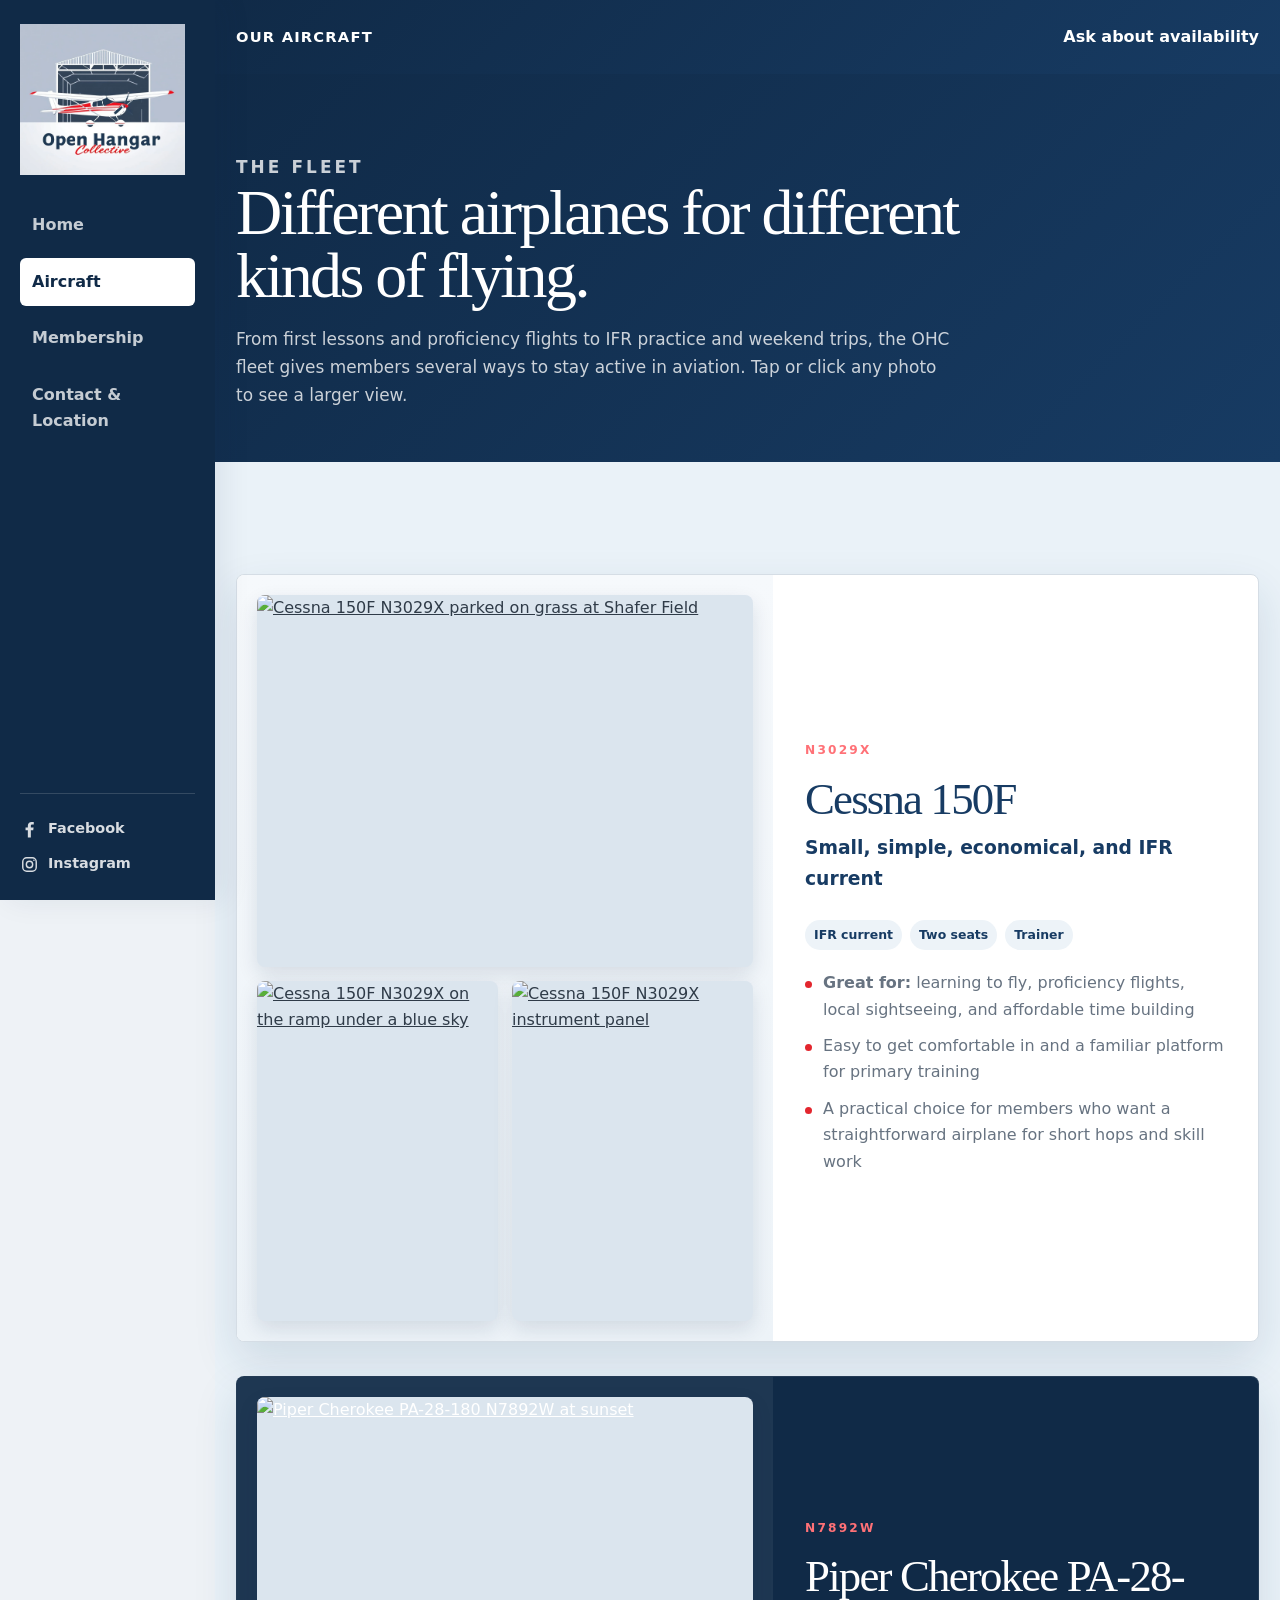
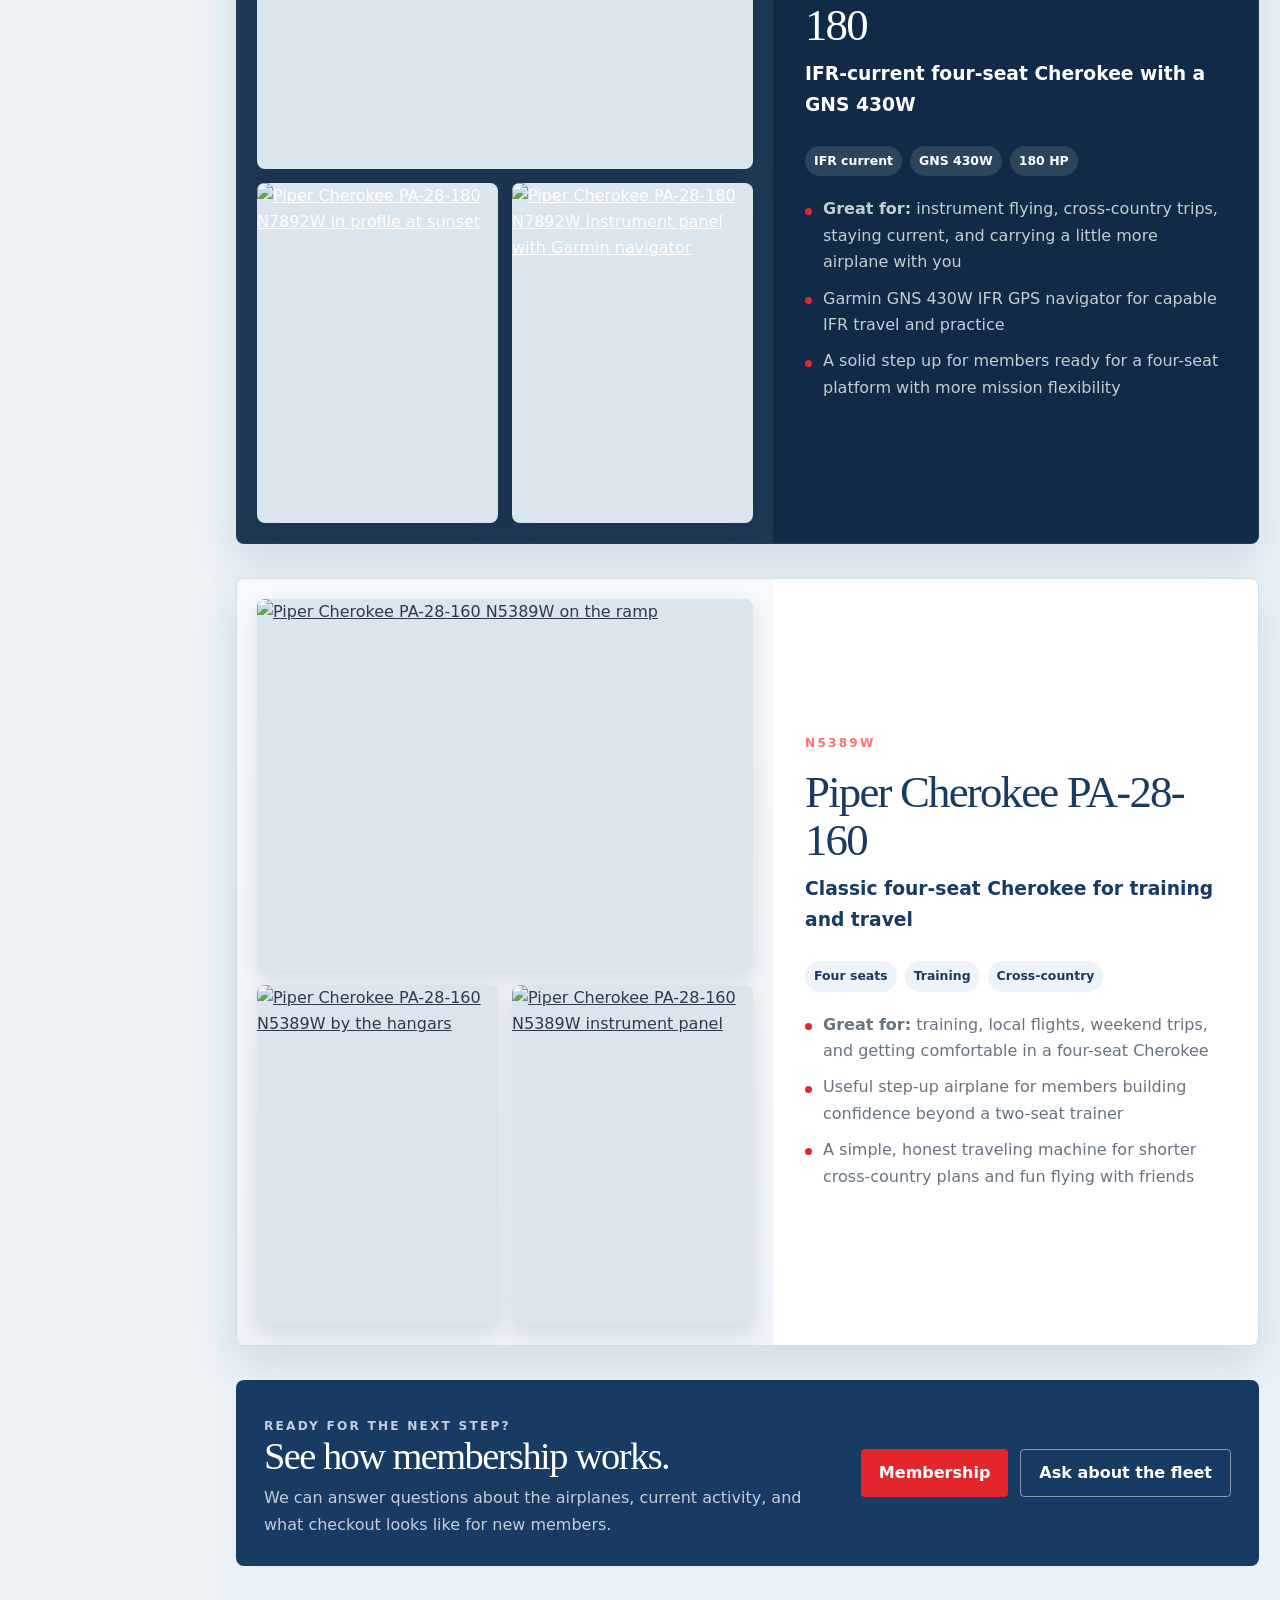
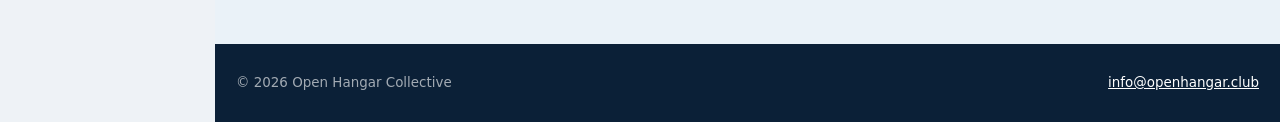
==== commit 750a9929: "Add files via upload" ====
--- a/aircraft.html
+++ b/aircraft.html
@@ -36,55 +36,73 @@
   <div class="wrap">
     <p class="kicker">The fleet</p>
     <h1>Different airplanes for different kinds of flying.</h1>
-    <p>From first lessons and proficiency flights to IFR practice and weekend trips, the OHC fleet gives members several ways to stay active in aviation.</p>
+    <p>From first lessons and proficiency flights to IFR practice and weekend trips, the OHC fleet gives members several ways to stay active in aviation. Tap or click any photo to see a larger view.</p>
   </div>
 </section>
 
 <section class="soft">
 <div class="wrap">
-  <div class="aircraft-list">
+  <div class="aircraft-list aircraft-list-gallery">
 
-    <article class="aircraft-panel">
-      <img src="images/n3029x.webp" alt="Cessna 150F N3029X at Shafer Field">
+    <article class="aircraft-panel gallery-panel">
+      <div class="aircraft-media">
+        <a class="lead-photo" href="images/n3029x_main.webp" target="_blank" rel="noopener"><img src="images/n3029x_main.webp" alt="Cessna 150F N3029X parked on grass at Shafer Field"></a>
+        <div class="thumb-grid two-up">
+          <a href="images/n3029x_alt.webp" target="_blank" rel="noopener"><img src="images/n3029x_alt.webp" alt="Cessna 150F N3029X on the ramp under a blue sky"></a>
+          <a href="images/n3029x_panel.webp" target="_blank" rel="noopener"><img src="images/n3029x_panel.webp" alt="Cessna 150F N3029X instrument panel"></a>
+        </div>
+      </div>
       <div class="aircraft-content">
         <p class="label">N3029X</p>
         <h2>Cessna 150F</h2>
         <h3>Small, simple, economical, and IFR current</h3>
         <div class="tag-row"><span class="tag">IFR current</span><span class="tag">Two seats</span><span class="tag">Trainer</span></div>
         <ul class="info-list">
-          <li><strong>Great for:</strong> learning to fly, knocking the rust off, local sightseeing, and proficiency flying</li>
-          <li>Simple and familiar platform for primary training and time building</li>
-          <li>Available to qualified members under club checkout requirements</li>
+          <li><strong>Great for:</strong> learning to fly, proficiency flights, local sightseeing, and affordable time building</li>
+          <li>Easy to get comfortable in and a familiar platform for primary training</li>
+          <li>A practical choice for members who want a straightforward airplane for short hops and skill work</li>
         </ul>
       </div>
     </article>
 
-    <article class="aircraft-panel accent">
-      <img src="images/n7892w.webp" alt="Piper Cherokee PA-28-180 N7892W at sunset">
+    <article class="aircraft-panel gallery-panel accent">
+      <div class="aircraft-media">
+        <a class="lead-photo" href="images/n7892w_main.webp" target="_blank" rel="noopener"><img src="images/n7892w_main.webp" alt="Piper Cherokee PA-28-180 N7892W at sunset"></a>
+        <div class="thumb-grid two-up">
+          <a href="images/n7892w_alt.webp" target="_blank" rel="noopener"><img src="images/n7892w_alt.webp" alt="Piper Cherokee PA-28-180 N7892W in profile at sunset"></a>
+          <a href="images/n7892w_panel.webp" target="_blank" rel="noopener"><img src="images/n7892w_panel.webp" alt="Piper Cherokee PA-28-180 N7892W instrument panel with Garmin navigator"></a>
+        </div>
+      </div>
       <div class="aircraft-content">
         <p class="label">N7892W</p>
         <h2>Piper Cherokee PA-28-180</h2>
         <h3>IFR-current four-seat Cherokee with a GNS 430W</h3>
         <div class="tag-row"><span class="tag">IFR current</span><span class="tag">GNS 430W</span><span class="tag">180 HP</span></div>
         <ul class="info-list">
-          <li><strong>Great for:</strong> instrument flying, cross-country trips, IFR proficiency, and carrying a little more airplane with you</li>
-          <li>Garmin GNS 430W IFR GPS navigator</li>
-          <li>Available under club checkout and scheduling requirements</li>
+          <li><strong>Great for:</strong> instrument flying, cross-country trips, staying current, and carrying a little more airplane with you</li>
+          <li>Garmin GNS 430W IFR GPS navigator for capable IFR travel and practice</li>
+          <li>A solid step up for members ready for a four-seat platform with more mission flexibility</li>
         </ul>
       </div>
     </article>
 
-    <article class="aircraft-panel">
-      <img src="images/n5389w.webp" alt="Piper Cherokee PA-28-160 N5389W on the ramp">
+    <article class="aircraft-panel gallery-panel">
+      <div class="aircraft-media">
+        <a class="lead-photo" href="images/n5389w_main.webp" target="_blank" rel="noopener"><img src="images/n5389w_main.webp" alt="Piper Cherokee PA-28-160 N5389W on the ramp"></a>
+        <div class="thumb-grid two-up">
+          <a href="images/n5389w_alt.webp" target="_blank" rel="noopener"><img src="images/n5389w_alt.webp" alt="Piper Cherokee PA-28-160 N5389W by the hangars"></a>
+          <a href="images/n5389w_panel.webp" target="_blank" rel="noopener"><img src="images/n5389w_panel.webp" alt="Piper Cherokee PA-28-160 N5389W instrument panel"></a>
+        </div>
+      </div>
       <div class="aircraft-content">
         <p class="label">N5389W</p>
         <h2>Piper Cherokee PA-28-160</h2>
-        <h3>Four-seat Cherokee for training and travel</h3>
+        <h3>Classic four-seat Cherokee for training and travel</h3>
         <div class="tag-row"><span class="tag">Four seats</span><span class="tag">Training</span><span class="tag">Cross-country</span></div>
         <ul class="info-list">
-          <li><strong>Great for:</strong> training, $100-hamburger runs, weekend trips, and getting comfortable in a four-seat Cherokee</li>
-          <li>Useful step-up airplane for local flying and cross-country trips</li>
-          <li>Available under club checkout and scheduling requirements</li>
+          <li><strong>Great for:</strong> training, local flights, weekend trips, and getting comfortable in a four-seat Cherokee</li>
+          <li>Useful step-up airplane for members building confidence beyond a two-seat trainer</li>
+          <li>A simple, honest traveling machine for shorter cross-country plans and fun flying with friends</li>
         </ul>
       </div>
     </article>
@@ -94,7 +112,7 @@
     <div>
       <p class="label">Ready for the next step?</p>
       <h2>See how membership works.</h2>
-      <p>We can also answer questions about the airplanes, availability, and what the checkout process looks like.</p>
+      <p>We can answer questions about the airplanes, current activity, and what checkout looks like for new members.</p>
     </div>
     <div class="actions">
       <a class="button" href="membership.html">Membership</a>
@@ -108,4 +126,4 @@
 <script>document.getElementById("year").textContent=new Date().getFullYear();</script>
 </div>
 </body>
-</html>+</html>
--- a/styles.css
+++ b/styles.css
@@ -123,3 +123,28 @@
   .map-meta{display:block}.map-meta a{display:inline-block;margin-top:8px}
   .aircraft-content,.community-copy{padding:24px}
 }
+
+
+/* Gallery update */
+.aircraft-list-gallery{gap:34px}
+.gallery-panel{grid-template-columns:minmax(0,1.05fr) minmax(320px,.95fr)}
+.aircraft-media{padding:20px;display:grid;gap:14px;background:linear-gradient(180deg,#f6f9fc,#edf3f8)}
+.aircraft-panel.accent .aircraft-media{background:rgba(255,255,255,.06)}
+.lead-photo,.thumb-grid a{display:block;border-radius:8px;overflow:hidden;box-shadow:0 8px 20px rgba(16,42,71,.12);background:#dbe5ee}
+.lead-photo img{width:100%;aspect-ratio:4/3;object-fit:cover}
+.thumb-grid{display:grid;gap:14px}
+.thumb-grid.two-up{grid-template-columns:repeat(2,minmax(0,1fr))}
+.thumb-grid img{width:100%;aspect-ratio:4/3;object-fit:cover}
+.lead-photo:hover img,.thumb-grid a:hover img{transform:scale(1.02)}
+.lead-photo img,.thumb-grid img{transition:transform .22s ease}
+.gallery-panel .aircraft-content{display:flex;flex-direction:column;justify-content:center}
+.gallery-panel .aircraft-content h2{margin-top:0}
+@media(max-width:900px){
+  .gallery-panel{grid-template-columns:1fr}
+  .aircraft-media{padding:16px}
+  .thumb-grid.two-up{grid-template-columns:1fr 1fr}
+}
+@media(max-width:560px){
+  .aircraft-media{padding:14px}
+  .thumb-grid.two-up{grid-template-columns:1fr}
+}
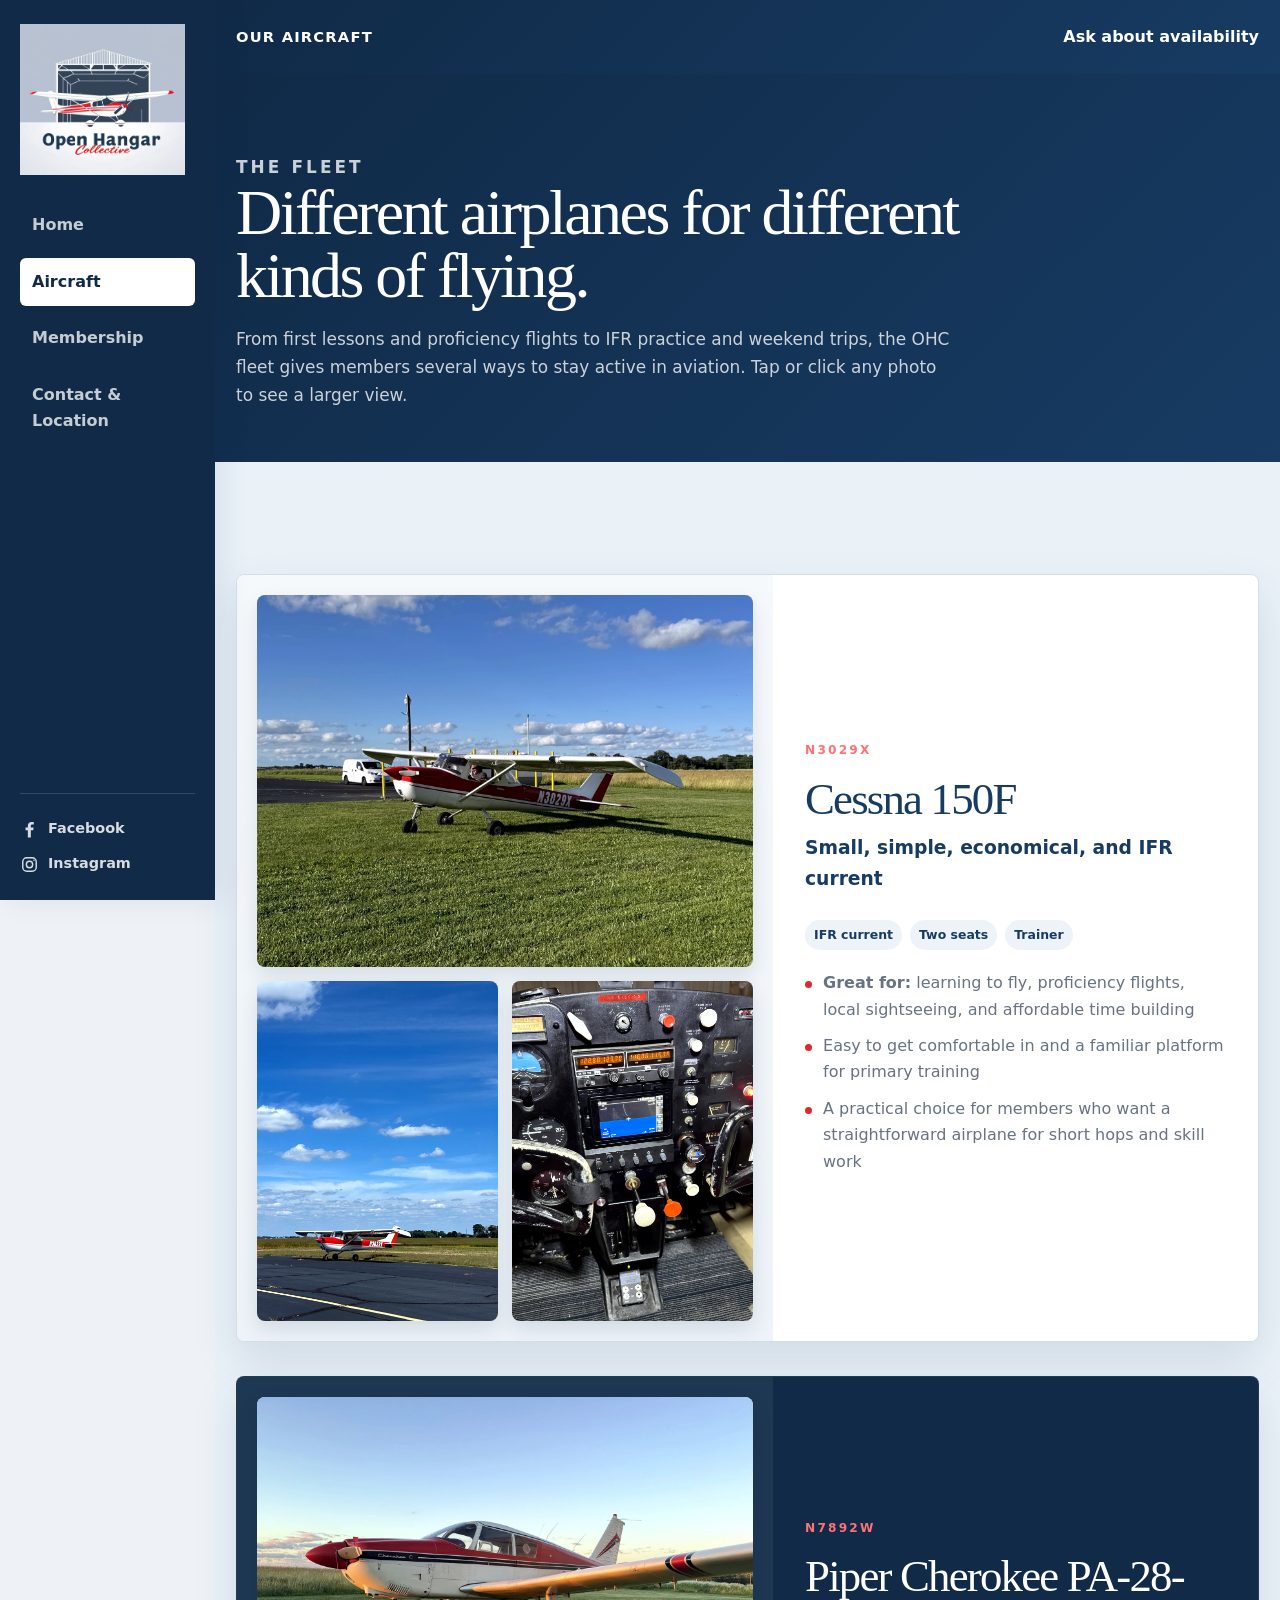
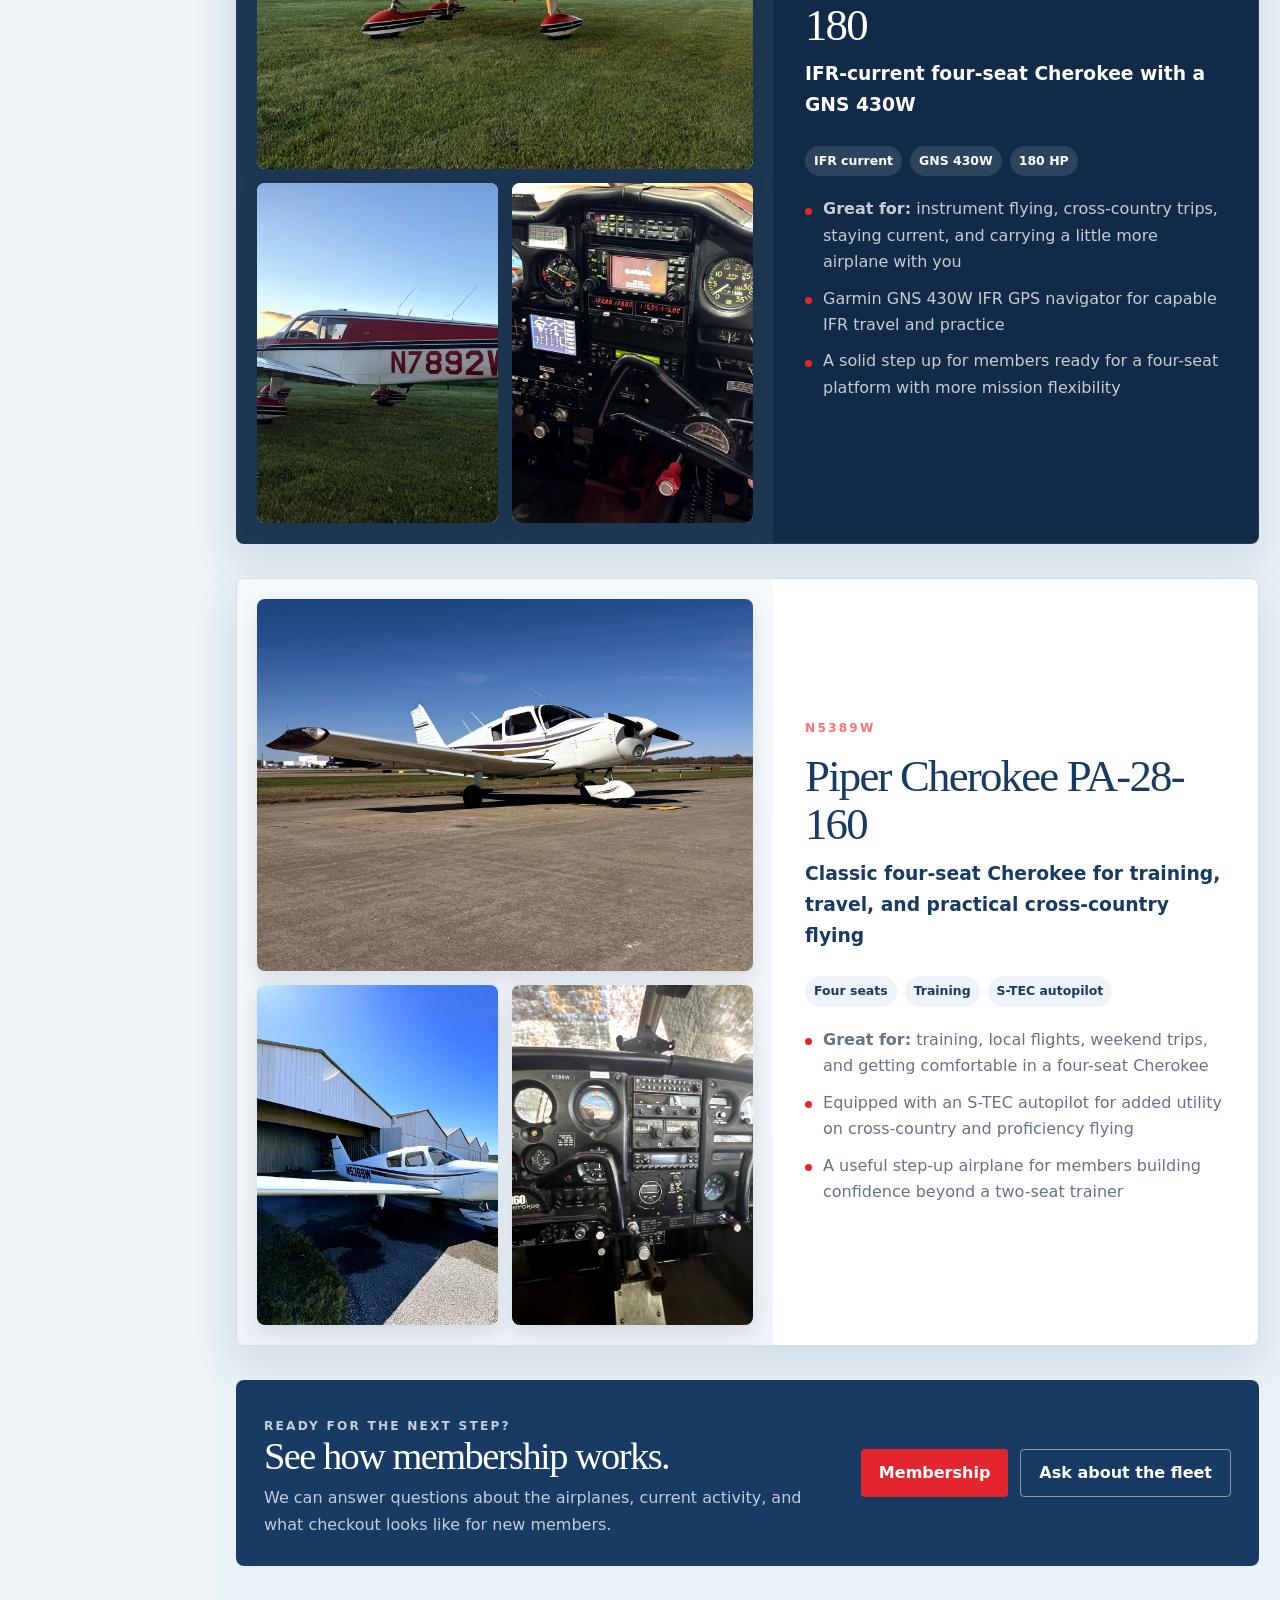
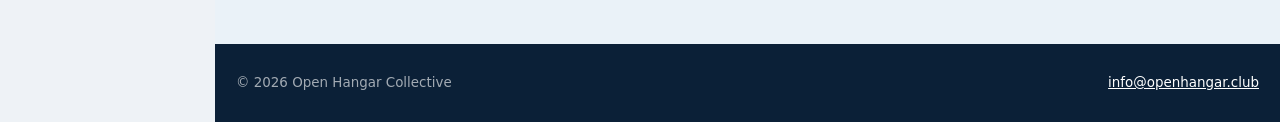
==== commit f14723ae: "Refactor HTML structure and improve readability" ====
--- a/aircraft.html
+++ b/aircraft.html
@@ -10,120 +10,356 @@
 </head>
 <body>
 <a class="skip" href="#main">Skip to content</a>
+
 <nav class="side-nav" aria-label="Site navigation">
-  <a class="side-logo" href="index.html"><img src="images/logo.webp" alt="Open Hangar Collective"></a>
+  <a class="side-logo" href="index.html">
+    <img src="images/logo.webp" alt="Open Hangar Collective">
+  </a>
+
   <div class="side-links">
     <a href="index.html">Home</a>
     <a href="aircraft.html" class="current">Aircraft</a>
     <a href="membership.html">Membership</a>
     <a href="contact.html">Contact &amp; Location</a>
   </div>
+
   <div class="side-social">
-    <a class="social-mini" href="https://www.facebook.com/profile.php?id=61575660054627" rel="noopener"><svg class="icon fb-icon" viewBox="0 0 24 24" aria-hidden="true"><path d="M13.7 22v-9h3l.5-3.5h-3.5V7.3c0-1 .3-1.7 1.8-1.7h1.9V2.5c-.3 0-1.5-.1-2.8-.1-2.8 0-4.7 1.7-4.7 4.8v2.3H7v3.5h2.9v9h3.8Z"/></svg><span>Facebook</span></a>
-    <a class="social-mini" href="https://www.instagram.com/openhangarcollective/" rel="noopener"><svg class="icon ig-icon" viewBox="0 0 24 24" aria-hidden="true"><rect x="3.5" y="3.5" width="17" height="17" rx="5"/><circle cx="12" cy="12" r="4"/><circle cx="17.6" cy="6.6" r="1" fill="currentColor" stroke="none"/></svg><span>Instagram</span></a>
+    <a class="social-mini"
+       href="https://www.facebook.com/profile.php?id=61575660054627"
+       rel="noopener">
+      <svg class="icon fb-icon" viewBox="0 0 24 24" aria-hidden="true">
+        <path d="M13.7 22v-9h3l.5-3.5h-3.5V7.3c0-1 .3-1.7 1.8-1.7h1.9V2.5c-.3 0-1.5-.1-2.8-.1-2.8 0-4.7 1.7-4.7 4.8v2.3H7v3.5h2.9v9h3.8Z"/>
+      </svg>
+      <span>Facebook</span>
+    </a>
+
+    <a class="social-mini"
+       href="https://www.instagram.com/openhangarcollective/"
+       rel="noopener">
+      <svg class="icon ig-icon" viewBox="0 0 24 24" aria-hidden="true">
+        <rect x="3.5" y="3.5" width="17" height="17" rx="5"/>
+        <circle cx="12" cy="12" r="4"/>
+        <circle cx="17.6" cy="6.6" r="1" fill="currentColor" stroke="none"/>
+      </svg>
+      <span>Instagram</span>
+    </a>
   </div>
 </nav>
+
 <nav class="bottom-nav" aria-label="Mobile navigation">
-  <a href="index.html"><svg viewBox="0 0 24 24" fill="none" stroke="currentColor" stroke-width="2"><path d="M3 11.5 12 4l9 7.5"/><path d="M5.5 10.5V20h13v-9.5"/></svg><span>Home</span></a>
-  <a href="aircraft.html" class="current"><svg viewBox="0 0 24 24" fill="none" stroke="currentColor" stroke-width="2"><path d="m3 13 7-2 4-7 2 1-2 6 6 2v2l-6 1-2 5-2-1 1-4-8-1z"/></svg><span>Aircraft</span></a>
-  <a href="membership.html"><svg viewBox="0 0 24 24" fill="none" stroke="currentColor" stroke-width="2"><circle cx="12" cy="8" r="3"/><path d="M5 20c.8-4 3.2-6 7-6s6.2 2 7 6"/></svg><span>Membership</span></a>
-  <a href="contact.html"><svg viewBox="0 0 24 24" fill="none" stroke="currentColor" stroke-width="2"><path d="M4 5h16v14H4z"/><path d="m4 7 8 6 8-6"/></svg><span>Contact</span></a>
+  <a href="index.html">
+    <svg viewBox="0 0 24 24" fill="none" stroke="currentColor" stroke-width="2">
+      <path d="M3 11.5 12 4l9 7.5"/>
+      <path d="M5.5 10.5V20h13v-9.5"/>
+    </svg>
+    <span>Home</span>
+  </a>
+
+  <a href="aircraft.html" class="current">
+    <svg viewBox="0 0 24 24" fill="none" stroke="currentColor" stroke-width="2">
+      <path d="m3 13 7-2 4-7 2 1-2 6 6 2v2l-6 1-2 5-2-1 1-4-8-1z"/>
+    </svg>
+    <span>Aircraft</span>
+  </a>
+
+  <a href="membership.html">
+    <svg viewBox="0 0 24 24" fill="none" stroke="currentColor" stroke-width="2">
+      <circle cx="12" cy="8" r="3"/>
+      <path d="M5 20c.8-4 3.2-6 7-6s6.2 2 7 6"/>
+    </svg>
+    <span>Membership</span>
+  </a>
+
+  <a href="contact.html">
+    <svg viewBox="0 0 24 24" fill="none" stroke="currentColor" stroke-width="2">
+      <path d="M4 5h16v14H4z"/>
+      <path d="m4 7 8 6 8-6"/>
+    </svg>
+    <span>Contact</span>
+  </a>
 </nav>
+
 <div class="page-shell">
-<header class="page-header"><div class="wrap"><strong>Our Aircraft</strong><a href="mailto:info@openhangar.club">Ask about availability</a></div></header>
+
+<header class="page-header">
+  <div class="wrap">
+    <strong>Our Aircraft</strong>
+    <a href="mailto:info@openhangar.club">Ask about availability</a>
+  </div>
+</header>
+
 <main id="main">
+
 <section class="aircraft-page-hero">
   <div class="wrap">
     <p class="kicker">The fleet</p>
     <h1>Different airplanes for different kinds of flying.</h1>
-    <p>From first lessons and proficiency flights to IFR practice and weekend trips, the OHC fleet gives members several ways to stay active in aviation. Tap or click any photo to see a larger view.</p>
+    <p>
+      From first lessons and proficiency flights to IFR practice and weekend trips,
+      the OHC fleet gives members several ways to stay active in aviation.
+      Tap or click any photo to see a larger view.
+    </p>
   </div>
 </section>
 
 <section class="soft">
 <div class="wrap">
+
   <div class="aircraft-list aircraft-list-gallery">
 
+    <!-- N3029X -->
     <article class="aircraft-panel gallery-panel">
+
       <div class="aircraft-media">
-        <a class="lead-photo" href="images/n3029x_main.webp" target="_blank" rel="noopener"><img src="images/n3029x_main.webp" alt="Cessna 150F N3029X parked on grass at Shafer Field"></a>
+
+        <a class="lead-photo"
+           href="images/n3029x_main.webp"
+           target="_blank"
+           rel="noopener">
+          <img src="images/n3029x_main.webp"
+               alt="Cessna 150F N3029X parked in the hangar">
+        </a>
+
         <div class="thumb-grid two-up">
-          <a href="images/n3029x_alt.webp" target="_blank" rel="noopener"><img src="images/n3029x_alt.webp" alt="Cessna 150F N3029X on the ramp under a blue sky"></a>
-          <a href="images/n3029x_panel.webp" target="_blank" rel="noopener"><img src="images/n3029x_panel.webp" alt="Cessna 150F N3029X instrument panel"></a>
-        </div>
-      </div>
+
+          <a href="images/n3029x_alt.webp"
+             target="_blank"
+             rel="noopener">
+            <img src="images/n3029x_alt.webp"
+                 alt="Cessna 150F N3029X on the ramp under a blue sky">
+          </a>
+
+          <a href="images/n3029x_panel.webp"
+             target="_blank"
+             rel="noopener">
+            <img src="images/n3029x_panel.webp"
+                 alt="Cessna 150F N3029X instrument panel">
+          </a>
+
+        </div>
+      </div>
+
       <div class="aircraft-content">
+
         <p class="label">N3029X</p>
         <h2>Cessna 150F</h2>
+
         <h3>Small, simple, economical, and IFR current</h3>
-        <div class="tag-row"><span class="tag">IFR current</span><span class="tag">Two seats</span><span class="tag">Trainer</span></div>
+
+        <div class="tag-row">
+          <span class="tag">IFR current</span>
+          <span class="tag">Two seats</span>
+          <span class="tag">Trainer</span>
+        </div>
+
         <ul class="info-list">
-          <li><strong>Great for:</strong> learning to fly, proficiency flights, local sightseeing, and affordable time building</li>
-          <li>Easy to get comfortable in and a familiar platform for primary training</li>
-          <li>A practical choice for members who want a straightforward airplane for short hops and skill work</li>
+          <li>
+            <strong>Great for:</strong>
+            learning to fly, proficiency flights, local sightseeing,
+            and affordable time building
+          </li>
+
+          <li>
+            Easy to get comfortable in and a familiar platform for primary training
+          </li>
+
+          <li>
+            A practical choice for members who want a straightforward airplane
+            for short hops and skill work
+          </li>
         </ul>
+
       </div>
     </article>
 
+
+    <!-- N7892W -->
     <article class="aircraft-panel gallery-panel accent">
+
       <div class="aircraft-media">
-        <a class="lead-photo" href="images/n7892w_main.webp" target="_blank" rel="noopener"><img src="images/n7892w_main.webp" alt="Piper Cherokee PA-28-180 N7892W at sunset"></a>
+
+        <a class="lead-photo"
+           href="images/n7892w_main.webp"
+           target="_blank"
+           rel="noopener">
+          <img src="images/n7892w_main.webp"
+               alt="Piper Cherokee PA-28-180 N7892W at sunset">
+        </a>
+
         <div class="thumb-grid two-up">
-          <a href="images/n7892w_alt.webp" target="_blank" rel="noopener"><img src="images/n7892w_alt.webp" alt="Piper Cherokee PA-28-180 N7892W in profile at sunset"></a>
-          <a href="images/n7892w_panel.webp" target="_blank" rel="noopener"><img src="images/n7892w_panel.webp" alt="Piper Cherokee PA-28-180 N7892W instrument panel with Garmin navigator"></a>
-        </div>
-      </div>
+
+          <a href="images/n7892w_alt.webp"
+             target="_blank"
+             rel="noopener">
+            <img src="images/n7892w_alt.webp"
+                 alt="Piper Cherokee PA-28-180 N7892W in profile at sunset">
+          </a>
+
+          <a href="images/n7892w_panel.webp"
+             target="_blank"
+             rel="noopener">
+            <img src="images/n7892w_panel.webp"
+                 alt="Piper Cherokee PA-28-180 N7892W instrument panel with Garmin navigator">
+          </a>
+
+        </div>
+      </div>
+
       <div class="aircraft-content">
+
         <p class="label">N7892W</p>
         <h2>Piper Cherokee PA-28-180</h2>
+
         <h3>IFR-current four-seat Cherokee with a GNS 430W</h3>
-        <div class="tag-row"><span class="tag">IFR current</span><span class="tag">GNS 430W</span><span class="tag">180 HP</span></div>
+
+        <div class="tag-row">
+          <span class="tag">IFR current</span>
+          <span class="tag">GNS 430W</span>
+          <span class="tag">180 HP</span>
+        </div>
+
         <ul class="info-list">
-          <li><strong>Great for:</strong> instrument flying, cross-country trips, staying current, and carrying a little more airplane with you</li>
-          <li>Garmin GNS 430W IFR GPS navigator for capable IFR travel and practice</li>
-          <li>A solid step up for members ready for a four-seat platform with more mission flexibility</li>
+          <li>
+            <strong>Great for:</strong>
+            instrument flying, cross-country trips, staying current,
+            and carrying a little more airplane with you
+          </li>
+
+          <li>
+            Garmin GNS 430W IFR GPS navigator for capable IFR travel and practice
+          </li>
+
+          <li>
+            A solid step up for members ready for a four-seat platform
+            with more mission flexibility
+          </li>
         </ul>
+
       </div>
     </article>
 
+
+    <!-- N5389W -->
     <article class="aircraft-panel gallery-panel">
+
       <div class="aircraft-media">
-        <a class="lead-photo" href="images/n5389w_main.webp" target="_blank" rel="noopener"><img src="images/n5389w_main.webp" alt="Piper Cherokee PA-28-160 N5389W on the ramp"></a>
+
+        <a class="lead-photo"
+           href="images/n5389w_main.webp"
+           target="_blank"
+           rel="noopener">
+          <img src="images/n5389w_main.webp"
+               alt="Piper Cherokee PA-28-160 N5389W on the ramp">
+        </a>
+
         <div class="thumb-grid two-up">
-          <a href="images/n5389w_alt.webp" target="_blank" rel="noopener"><img src="images/n5389w_alt.webp" alt="Piper Cherokee PA-28-160 N5389W by the hangars"></a>
-          <a href="images/n5389w_panel.webp" target="_blank" rel="noopener"><img src="images/n5389w_panel.webp" alt="Piper Cherokee PA-28-160 N5389W instrument panel"></a>
-        </div>
-      </div>
+
+          <a href="images/n5389w_alt.webp"
+             target="_blank"
+             rel="noopener">
+            <img src="images/n5389w_alt.webp"
+                 alt="Piper Cherokee PA-28-160 N5389W by the hangars">
+          </a>
+
+          <a href="images/n5389w_panel.webp"
+             target="_blank"
+             rel="noopener">
+            <img src="images/n5389w_panel.webp"
+                 alt="Piper Cherokee PA-28-160 N5389W instrument panel">
+          </a>
+
+        </div>
+      </div>
+
       <div class="aircraft-content">
+
         <p class="label">N5389W</p>
         <h2>Piper Cherokee PA-28-160</h2>
-        <h3>Classic four-seat Cherokee for training and travel</h3>
-        <div class="tag-row"><span class="tag">Four seats</span><span class="tag">Training</span><span class="tag">Cross-country</span></div>
+
+        <h3>
+          Classic four-seat Cherokee for training, travel,
+          and practical cross-country flying
+        </h3>
+
+        <div class="tag-row">
+          <span class="tag">Four seats</span>
+          <span class="tag">Training</span>
+          <span class="tag">S-TEC autopilot</span>
+        </div>
+
         <ul class="info-list">
-          <li><strong>Great for:</strong> training, local flights, weekend trips, and getting comfortable in a four-seat Cherokee</li>
-          <li>Useful step-up airplane for members building confidence beyond a two-seat trainer</li>
-          <li>A simple, honest traveling machine for shorter cross-country plans and fun flying with friends</li>
+          <li>
+            <strong>Great for:</strong>
+            training, local flights, weekend trips,
+            and getting comfortable in a four-seat Cherokee
+          </li>
+
+          <li>
+            Equipped with an S-TEC autopilot for added utility
+            on cross-country and proficiency flying
+          </li>
+
+          <li>
+            A useful step-up airplane for members building confidence
+            beyond a two-seat trainer
+          </li>
         </ul>
+
       </div>
     </article>
-  </div>
+
+  </div>
+
 
   <div class="aircraft-cta">
+
     <div>
       <p class="label">Ready for the next step?</p>
       <h2>See how membership works.</h2>
-      <p>We can answer questions about the airplanes, current activity, and what checkout looks like for new members.</p>
+
+      <p>
+        We can answer questions about the airplanes, current activity,
+        and what checkout looks like for new members.
+      </p>
     </div>
+
     <div class="actions">
       <a class="button" href="membership.html">Membership</a>
-      <a class="button alt" href="mailto:info@openhangar.club">Ask about the fleet</a>
+
+      <a class="button alt"
+         href="mailto:info@openhangar.club">
+        Ask about the fleet
+      </a>
     </div>
-  </div>
+
+  </div>
+
 </div>
 </section>
+
 </main>
-<footer><div class="wrap footer-inner"><div>© <span id="year"></span> Open Hangar Collective</div><div><a href="mailto:info@openhangar.club">info@openhangar.club</a></div></div></footer>
-<script>document.getElementById("year").textContent=new Date().getFullYear();</script>
+
+<footer>
+  <div class="wrap footer-inner">
+
+    <div>
+      © <span id="year"></span> Open Hangar Collective
+    </div>
+
+    <div>
+      <a href="mailto:info@openhangar.club">
+        info@openhangar.club
+      </a>
+    </div>
+
+  </div>
+</footer>
+
+<script>
+document.getElementById("year").textContent =
+  new Date().getFullYear();
+</script>
+
 </div>
 </body>
 </html>
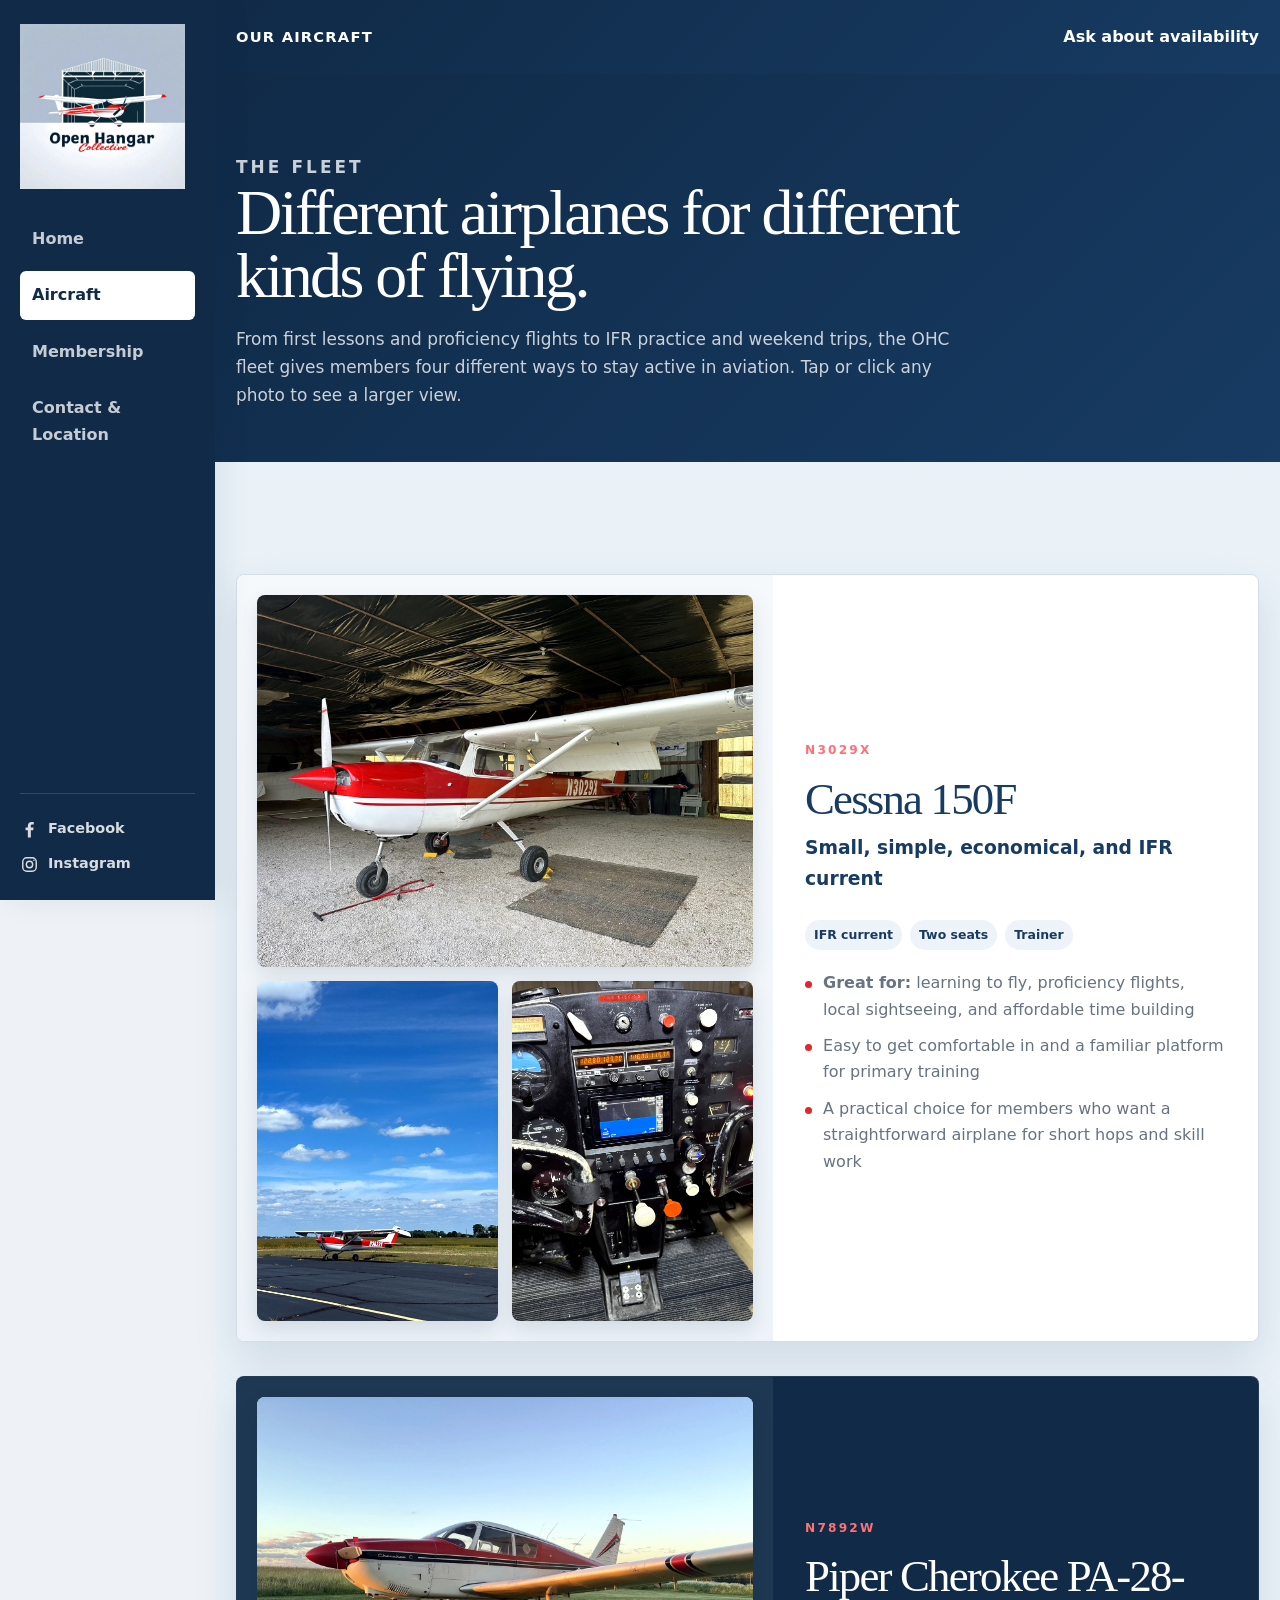
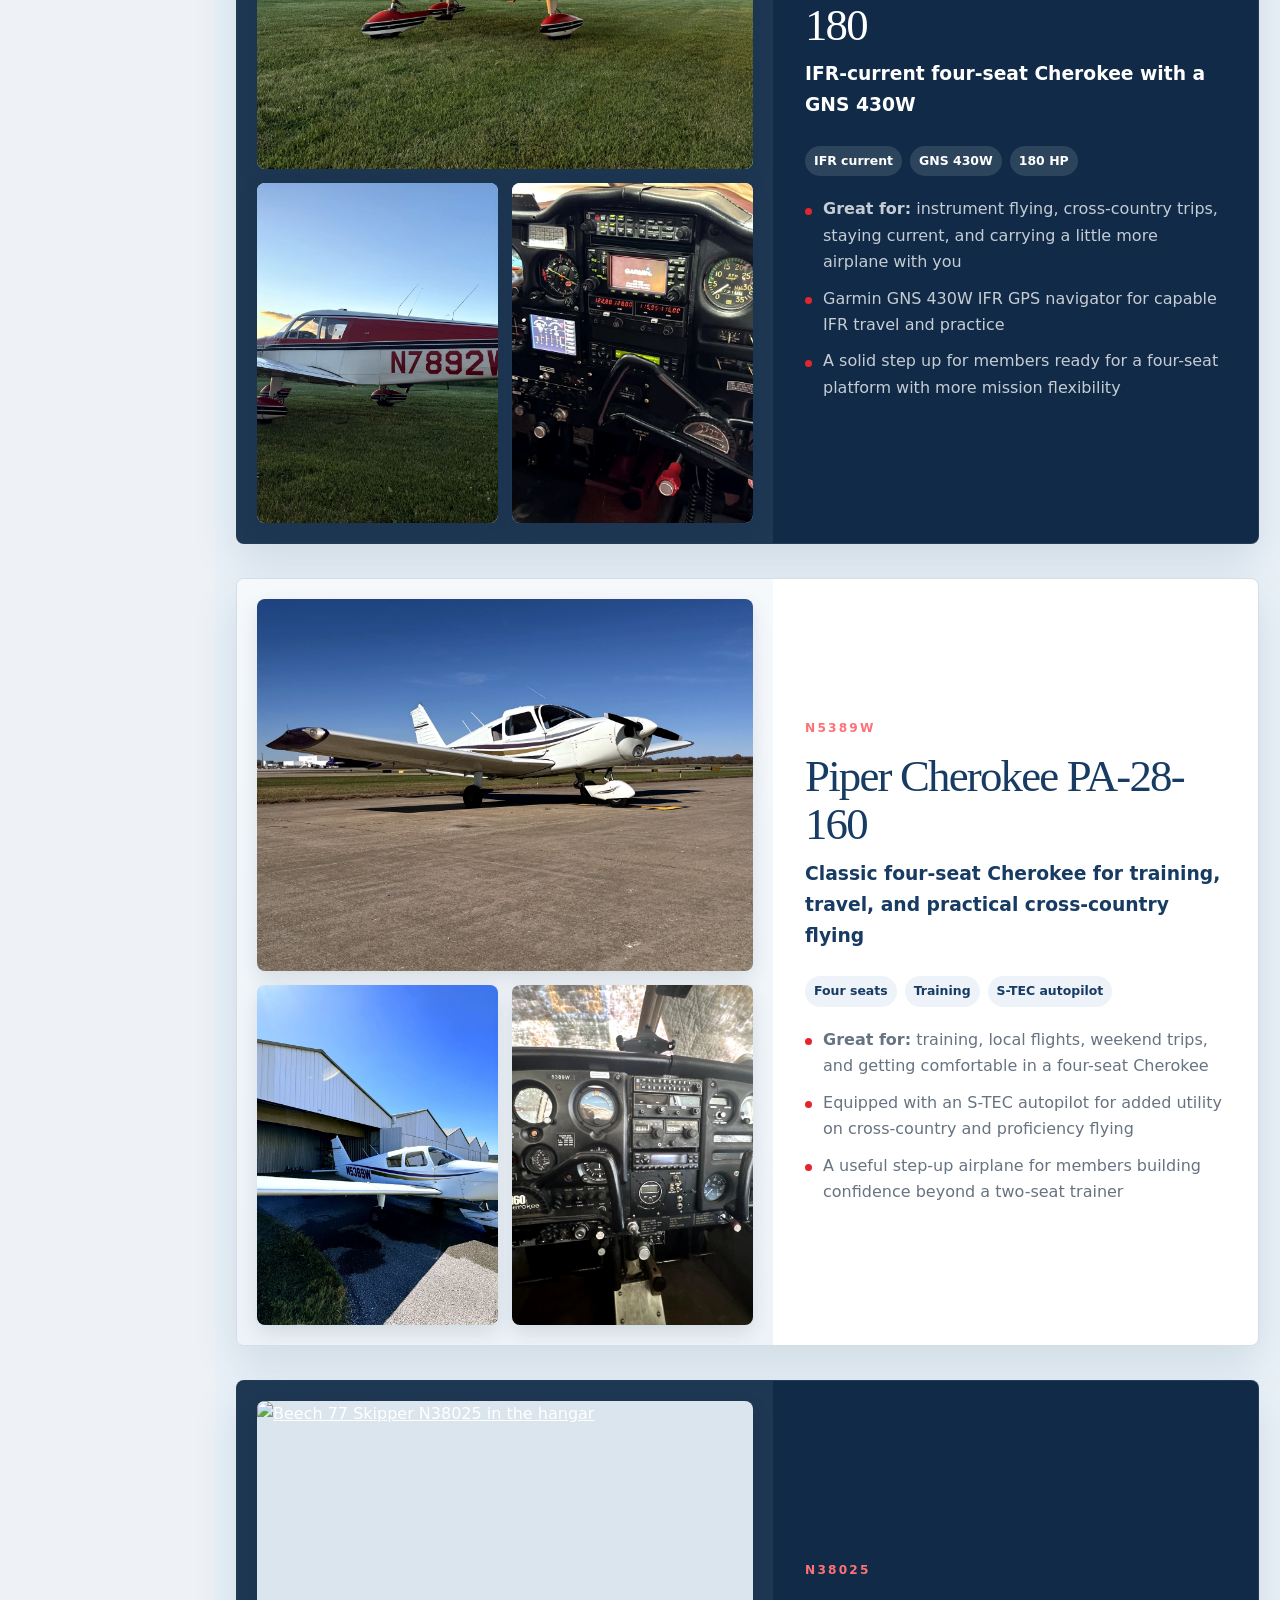
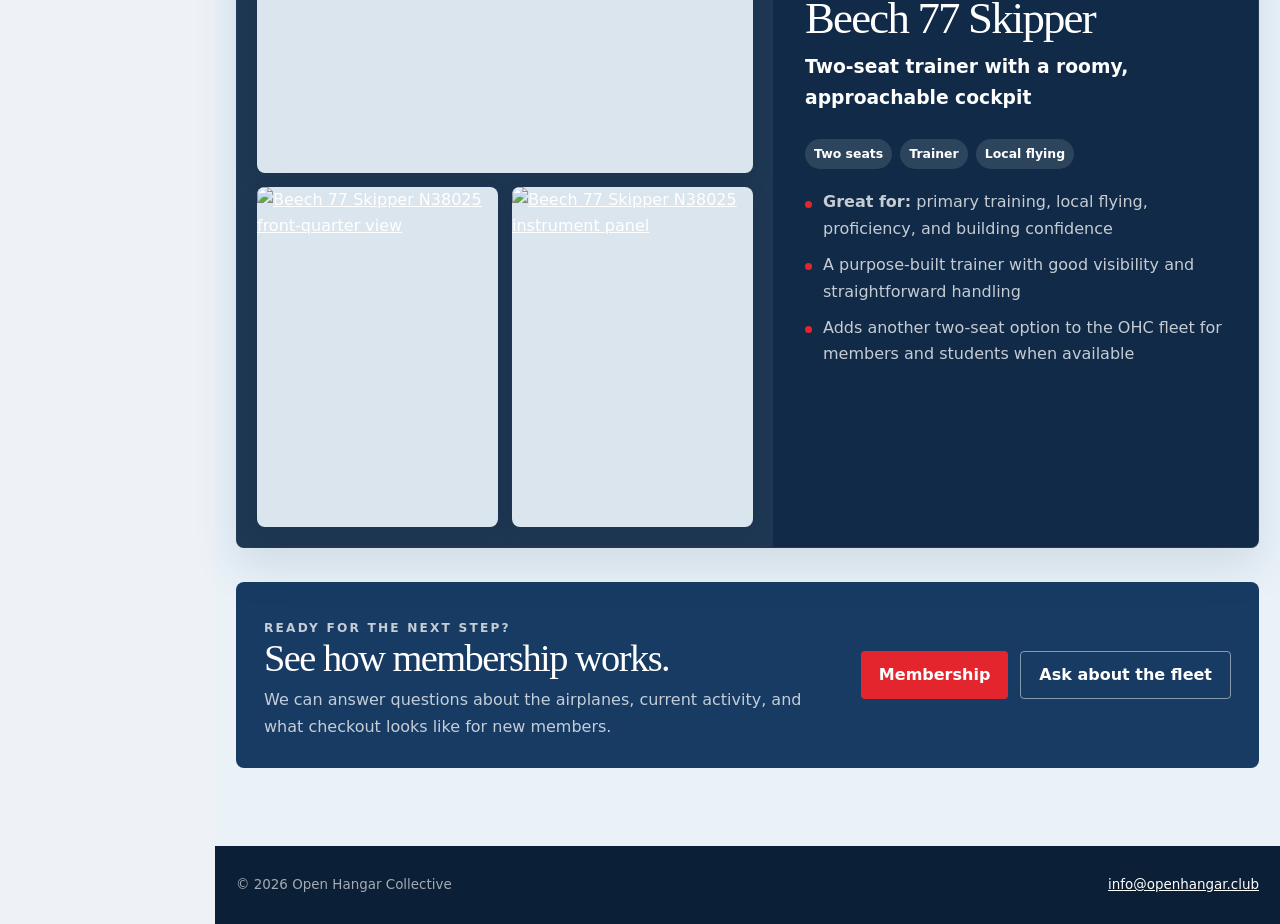
==== commit 42dab526: "Add files via upload" ====
--- a/aircraft.html
+++ b/aircraft.html
@@ -3,363 +3,158 @@
 <head>
 <meta charset="utf-8">
 <meta name="viewport" content="width=device-width, initial-scale=1">
-<meta name="description" content="Meet the Open Hangar Collective aircraft based at IL48 Shafer Field, including a Cessna 150F and two Piper Cherokees.">
+<meta name="description" content="Meet the Open Hangar Collective aircraft based at IL48 Shafer Field, including a Cessna 150F, a Beech 77 Skipper, and two Piper Cherokees.">
 <meta name="theme-color" content="#173b63">
 <title>Aircraft | Open Hangar Collective</title>
 <link rel="stylesheet" href="styles.css">
 </head>
 <body>
 <a class="skip" href="#main">Skip to content</a>
-
 <nav class="side-nav" aria-label="Site navigation">
-  <a class="side-logo" href="index.html">
-    <img src="images/logo.webp" alt="Open Hangar Collective">
-  </a>
-
+  <a class="side-logo" href="index.html"><img src="images/logo.webp" alt="Open Hangar Collective"></a>
   <div class="side-links">
     <a href="index.html">Home</a>
     <a href="aircraft.html" class="current">Aircraft</a>
     <a href="membership.html">Membership</a>
     <a href="contact.html">Contact &amp; Location</a>
   </div>
-
   <div class="side-social">
-    <a class="social-mini"
-       href="https://www.facebook.com/profile.php?id=61575660054627"
-       rel="noopener">
-      <svg class="icon fb-icon" viewBox="0 0 24 24" aria-hidden="true">
-        <path d="M13.7 22v-9h3l.5-3.5h-3.5V7.3c0-1 .3-1.7 1.8-1.7h1.9V2.5c-.3 0-1.5-.1-2.8-.1-2.8 0-4.7 1.7-4.7 4.8v2.3H7v3.5h2.9v9h3.8Z"/>
-      </svg>
-      <span>Facebook</span>
-    </a>
-
-    <a class="social-mini"
-       href="https://www.instagram.com/openhangarcollective/"
-       rel="noopener">
-      <svg class="icon ig-icon" viewBox="0 0 24 24" aria-hidden="true">
-        <rect x="3.5" y="3.5" width="17" height="17" rx="5"/>
-        <circle cx="12" cy="12" r="4"/>
-        <circle cx="17.6" cy="6.6" r="1" fill="currentColor" stroke="none"/>
-      </svg>
-      <span>Instagram</span>
-    </a>
+    <a class="social-mini" href="https://www.facebook.com/profile.php?id=61575660054627" rel="noopener"><svg class="icon fb-icon" viewBox="0 0 24 24" aria-hidden="true"><path d="M13.7 22v-9h3l.5-3.5h-3.5V7.3c0-1 .3-1.7 1.8-1.7h1.9V2.5c-.3 0-1.5-.1-2.8-.1-2.8 0-4.7 1.7-4.7 4.8v2.3H7v3.5h2.9v9h3.8Z"/></svg><span>Facebook</span></a>
+    <a class="social-mini" href="https://www.instagram.com/openhangarcollective/" rel="noopener"><svg class="icon ig-icon" viewBox="0 0 24 24" aria-hidden="true"><rect x="3.5" y="3.5" width="17" height="17" rx="5"/><circle cx="12" cy="12" r="4"/><circle cx="17.6" cy="6.6" r="1" fill="currentColor" stroke="none"/></svg><span>Instagram</span></a>
   </div>
 </nav>
-
 <nav class="bottom-nav" aria-label="Mobile navigation">
-  <a href="index.html">
-    <svg viewBox="0 0 24 24" fill="none" stroke="currentColor" stroke-width="2">
-      <path d="M3 11.5 12 4l9 7.5"/>
-      <path d="M5.5 10.5V20h13v-9.5"/>
-    </svg>
-    <span>Home</span>
-  </a>
-
-  <a href="aircraft.html" class="current">
-    <svg viewBox="0 0 24 24" fill="none" stroke="currentColor" stroke-width="2">
-      <path d="m3 13 7-2 4-7 2 1-2 6 6 2v2l-6 1-2 5-2-1 1-4-8-1z"/>
-    </svg>
-    <span>Aircraft</span>
-  </a>
-
-  <a href="membership.html">
-    <svg viewBox="0 0 24 24" fill="none" stroke="currentColor" stroke-width="2">
-      <circle cx="12" cy="8" r="3"/>
-      <path d="M5 20c.8-4 3.2-6 7-6s6.2 2 7 6"/>
-    </svg>
-    <span>Membership</span>
-  </a>
-
-  <a href="contact.html">
-    <svg viewBox="0 0 24 24" fill="none" stroke="currentColor" stroke-width="2">
-      <path d="M4 5h16v14H4z"/>
-      <path d="m4 7 8 6 8-6"/>
-    </svg>
-    <span>Contact</span>
-  </a>
+  <a href="index.html"><svg viewBox="0 0 24 24" fill="none" stroke="currentColor" stroke-width="2"><path d="M3 11.5 12 4l9 7.5"/><path d="M5.5 10.5V20h13v-9.5"/></svg><span>Home</span></a>
+  <a href="aircraft.html" class="current"><svg viewBox="0 0 24 24" fill="none" stroke="currentColor" stroke-width="2"><path d="m3 13 7-2 4-7 2 1-2 6 6 2v2l-6 1-2 5-2-1 1-4-8-1z"/></svg><span>Aircraft</span></a>
+  <a href="membership.html"><svg viewBox="0 0 24 24" fill="none" stroke="currentColor" stroke-width="2"><circle cx="12" cy="8" r="3"/><path d="M5 20c.8-4 3.2-6 7-6s6.2 2 7 6"/></svg><span>Membership</span></a>
+  <a href="contact.html"><svg viewBox="0 0 24 24" fill="none" stroke="currentColor" stroke-width="2"><path d="M4 5h16v14H4z"/><path d="m4 7 8 6 8-6"/></svg><span>Contact</span></a>
 </nav>
-
 <div class="page-shell">
-
-<header class="page-header">
-  <div class="wrap">
-    <strong>Our Aircraft</strong>
-    <a href="mailto:info@openhangar.club">Ask about availability</a>
-  </div>
-</header>
-
+<header class="page-header"><div class="wrap"><strong>Our Aircraft</strong><a href="mailto:info@openhangar.club">Ask about availability</a></div></header>
 <main id="main">
-
 <section class="aircraft-page-hero">
   <div class="wrap">
     <p class="kicker">The fleet</p>
     <h1>Different airplanes for different kinds of flying.</h1>
-    <p>
-      From first lessons and proficiency flights to IFR practice and weekend trips,
-      the OHC fleet gives members several ways to stay active in aviation.
-      Tap or click any photo to see a larger view.
-    </p>
+    <p>From first lessons and proficiency flights to IFR practice and weekend trips, the OHC fleet gives members four different ways to stay active in aviation. Tap or click any photo to see a larger view.</p>
   </div>
 </section>
 
 <section class="soft">
 <div class="wrap">
-
   <div class="aircraft-list aircraft-list-gallery">
 
-    <!-- N3029X -->
     <article class="aircraft-panel gallery-panel">
-
       <div class="aircraft-media">
-
-        <a class="lead-photo"
-           href="images/n3029x_main.webp"
-           target="_blank"
-           rel="noopener">
-          <img src="images/n3029x_main.webp"
-               alt="Cessna 150F N3029X parked in the hangar">
-        </a>
-
+        <a class="lead-photo" href="images/n3029x_main.webp" target="_blank" rel="noopener"><img src="images/n3029x_main.webp" alt="Cessna 150F N3029X parked in the hangar"></a>
         <div class="thumb-grid two-up">
-
-          <a href="images/n3029x_alt.webp"
-             target="_blank"
-             rel="noopener">
-            <img src="images/n3029x_alt.webp"
-                 alt="Cessna 150F N3029X on the ramp under a blue sky">
-          </a>
-
-          <a href="images/n3029x_panel.webp"
-             target="_blank"
-             rel="noopener">
-            <img src="images/n3029x_panel.webp"
-                 alt="Cessna 150F N3029X instrument panel">
-          </a>
-
+          <a href="images/n3029x_alt.webp" target="_blank" rel="noopener"><img src="images/n3029x_alt.webp" alt="Cessna 150F N3029X on the ramp under a blue sky"></a>
+          <a href="images/n3029x_panel.webp" target="_blank" rel="noopener"><img src="images/n3029x_panel.webp" alt="Cessna 150F N3029X instrument panel"></a>
         </div>
       </div>
-
       <div class="aircraft-content">
-
         <p class="label">N3029X</p>
         <h2>Cessna 150F</h2>
-
         <h3>Small, simple, economical, and IFR current</h3>
-
-        <div class="tag-row">
-          <span class="tag">IFR current</span>
-          <span class="tag">Two seats</span>
-          <span class="tag">Trainer</span>
-        </div>
-
+        <div class="tag-row"><span class="tag">IFR current</span><span class="tag">Two seats</span><span class="tag">Trainer</span></div>
         <ul class="info-list">
-          <li>
-            <strong>Great for:</strong>
-            learning to fly, proficiency flights, local sightseeing,
-            and affordable time building
-          </li>
-
-          <li>
-            Easy to get comfortable in and a familiar platform for primary training
-          </li>
-
-          <li>
-            A practical choice for members who want a straightforward airplane
-            for short hops and skill work
-          </li>
+          <li><strong>Great for:</strong> learning to fly, proficiency flights, local sightseeing, and affordable time building</li>
+          <li>Easy to get comfortable in and a familiar platform for primary training</li>
+          <li>A practical choice for members who want a straightforward airplane for short hops and skill work</li>
         </ul>
-
       </div>
     </article>
 
-
-    <!-- N7892W -->
     <article class="aircraft-panel gallery-panel accent">
-
       <div class="aircraft-media">
-
-        <a class="lead-photo"
-           href="images/n7892w_main.webp"
-           target="_blank"
-           rel="noopener">
-          <img src="images/n7892w_main.webp"
-               alt="Piper Cherokee PA-28-180 N7892W at sunset">
-        </a>
-
+        <a class="lead-photo" href="images/n7892w_main.webp" target="_blank" rel="noopener"><img src="images/n7892w_main.webp" alt="Piper Cherokee PA-28-180 N7892W at sunset"></a>
         <div class="thumb-grid two-up">
-
-          <a href="images/n7892w_alt.webp"
-             target="_blank"
-             rel="noopener">
-            <img src="images/n7892w_alt.webp"
-                 alt="Piper Cherokee PA-28-180 N7892W in profile at sunset">
-          </a>
-
-          <a href="images/n7892w_panel.webp"
-             target="_blank"
-             rel="noopener">
-            <img src="images/n7892w_panel.webp"
-                 alt="Piper Cherokee PA-28-180 N7892W instrument panel with Garmin navigator">
-          </a>
-
+          <a href="images/n7892w_alt.webp" target="_blank" rel="noopener"><img src="images/n7892w_alt.webp" alt="Piper Cherokee PA-28-180 N7892W in profile at sunset"></a>
+          <a href="images/n7892w_panel.webp" target="_blank" rel="noopener"><img src="images/n7892w_panel.webp" alt="Piper Cherokee PA-28-180 N7892W instrument panel with Garmin navigator"></a>
         </div>
       </div>
-
       <div class="aircraft-content">
-
         <p class="label">N7892W</p>
         <h2>Piper Cherokee PA-28-180</h2>
-
         <h3>IFR-current four-seat Cherokee with a GNS 430W</h3>
-
-        <div class="tag-row">
-          <span class="tag">IFR current</span>
-          <span class="tag">GNS 430W</span>
-          <span class="tag">180 HP</span>
-        </div>
-
+        <div class="tag-row"><span class="tag">IFR current</span><span class="tag">GNS 430W</span><span class="tag">180 HP</span></div>
         <ul class="info-list">
-          <li>
-            <strong>Great for:</strong>
-            instrument flying, cross-country trips, staying current,
-            and carrying a little more airplane with you
-          </li>
-
-          <li>
-            Garmin GNS 430W IFR GPS navigator for capable IFR travel and practice
-          </li>
-
-          <li>
-            A solid step up for members ready for a four-seat platform
-            with more mission flexibility
-          </li>
+          <li><strong>Great for:</strong> instrument flying, cross-country trips, staying current, and carrying a little more airplane with you</li>
+          <li>Garmin GNS 430W IFR GPS navigator for capable IFR travel and practice</li>
+          <li>A solid step up for members ready for a four-seat platform with more mission flexibility</li>
         </ul>
-
       </div>
     </article>
 
-
-    <!-- N5389W -->
     <article class="aircraft-panel gallery-panel">
-
       <div class="aircraft-media">
-
-        <a class="lead-photo"
-           href="images/n5389w_main.webp"
-           target="_blank"
-           rel="noopener">
-          <img src="images/n5389w_main.webp"
-               alt="Piper Cherokee PA-28-160 N5389W on the ramp">
-        </a>
-
+        <a class="lead-photo" href="images/n5389w_main.webp" target="_blank" rel="noopener"><img src="images/n5389w_main.webp" alt="Piper Cherokee PA-28-160 N5389W on the ramp"></a>
         <div class="thumb-grid two-up">
-
-          <a href="images/n5389w_alt.webp"
-             target="_blank"
-             rel="noopener">
-            <img src="images/n5389w_alt.webp"
-                 alt="Piper Cherokee PA-28-160 N5389W by the hangars">
-          </a>
-
-          <a href="images/n5389w_panel.webp"
-             target="_blank"
-             rel="noopener">
-            <img src="images/n5389w_panel.webp"
-                 alt="Piper Cherokee PA-28-160 N5389W instrument panel">
-          </a>
-
+          <a href="images/n5389w_alt.webp" target="_blank" rel="noopener"><img src="images/n5389w_alt.webp" alt="Piper Cherokee PA-28-160 N5389W by the hangars"></a>
+          <a href="images/n5389w_panel.webp" target="_blank" rel="noopener"><img src="images/n5389w_panel.webp" alt="Piper Cherokee PA-28-160 N5389W instrument panel"></a>
         </div>
       </div>
-
       <div class="aircraft-content">
-
         <p class="label">N5389W</p>
         <h2>Piper Cherokee PA-28-160</h2>
-
-        <h3>
-          Classic four-seat Cherokee for training, travel,
-          and practical cross-country flying
-        </h3>
-
+        <h3>Classic four-seat Cherokee for training, travel, and practical cross-country flying</h3>
+        <div class="tag-row"><span class="tag">Four seats</span><span class="tag">Training</span><span class="tag">S-TEC autopilot</span></div>
+        <ul class="info-list">
+          <li><strong>Great for:</strong> training, local flights, weekend trips, and getting comfortable in a four-seat Cherokee</li>
+          <li>Equipped with an S-TEC autopilot for added utility on cross-country and proficiency flying</li>
+          <li>A useful step-up airplane for members building confidence beyond a two-seat trainer</li>
+        </ul>
+      </div>
+    </article>
+    <article class="aircraft-panel gallery-panel accent">
+      <div class="aircraft-media">
+        <a class="lead-photo" href="images/n38025_main.webp" target="_blank" rel="noopener">
+          <img src="images/n38025_main.webp" alt="Beech 77 Skipper N38025 in the hangar">
+        </a>
+        <div class="thumb-grid two-up">
+          <a href="images/n38025_alt.webp" target="_blank" rel="noopener">
+            <img src="images/n38025_alt.webp" alt="Beech 77 Skipper N38025 front-quarter view">
+          </a>
+          <a href="images/n38025_panel.webp" target="_blank" rel="noopener">
+            <img src="images/n38025_panel.webp" alt="Beech 77 Skipper N38025 instrument panel">
+          </a>
+        </div>
+      </div>
+      <div class="aircraft-content">
+        <p class="label">N38025</p>
+        <h2>Beech 77 Skipper</h2>
+        <h3>Two-seat trainer with a roomy, approachable cockpit</h3>
         <div class="tag-row">
-          <span class="tag">Four seats</span>
-          <span class="tag">Training</span>
-          <span class="tag">S-TEC autopilot</span>
+          <span class="tag">Two seats</span>
+          <span class="tag">Trainer</span>
+          <span class="tag">Local flying</span>
         </div>
-
         <ul class="info-list">
-          <li>
-            <strong>Great for:</strong>
-            training, local flights, weekend trips,
-            and getting comfortable in a four-seat Cherokee
-          </li>
-
-          <li>
-            Equipped with an S-TEC autopilot for added utility
-            on cross-country and proficiency flying
-          </li>
-
-          <li>
-            A useful step-up airplane for members building confidence
-            beyond a two-seat trainer
-          </li>
+          <li><strong>Great for:</strong> primary training, local flying, proficiency, and building confidence</li>
+          <li>A purpose-built trainer with good visibility and straightforward handling</li>
+          <li>Adds another two-seat option to the OHC fleet for members and students when available</li>
         </ul>
-
       </div>
     </article>
 
   </div>
 
-
   <div class="aircraft-cta">
-
     <div>
       <p class="label">Ready for the next step?</p>
       <h2>See how membership works.</h2>
-
-      <p>
-        We can answer questions about the airplanes, current activity,
-        and what checkout looks like for new members.
-      </p>
+      <p>We can answer questions about the airplanes, current activity, and what checkout looks like for new members.</p>
     </div>
-
     <div class="actions">
       <a class="button" href="membership.html">Membership</a>
-
-      <a class="button alt"
-         href="mailto:info@openhangar.club">
-        Ask about the fleet
-      </a>
+      <a class="button alt" href="mailto:info@openhangar.club">Ask about the fleet</a>
     </div>
-
   </div>
-
 </div>
 </section>
-
 </main>
-
-<footer>
-  <div class="wrap footer-inner">
-
-    <div>
-      © <span id="year"></span> Open Hangar Collective
-    </div>
-
-    <div>
-      <a href="mailto:info@openhangar.club">
-        info@openhangar.club
-      </a>
-    </div>
-
-  </div>
-</footer>
-
-<script>
-document.getElementById("year").textContent =
-  new Date().getFullYear();
-</script>
-
+<footer><div class="wrap footer-inner"><div>© <span id="year"></span> Open Hangar Collective</div><div><a href="mailto:info@openhangar.club">info@openhangar.club</a></div></div></footer>
+<script>document.getElementById("year").textContent=new Date().getFullYear();</script>
 </div>
 </body>
 </html>
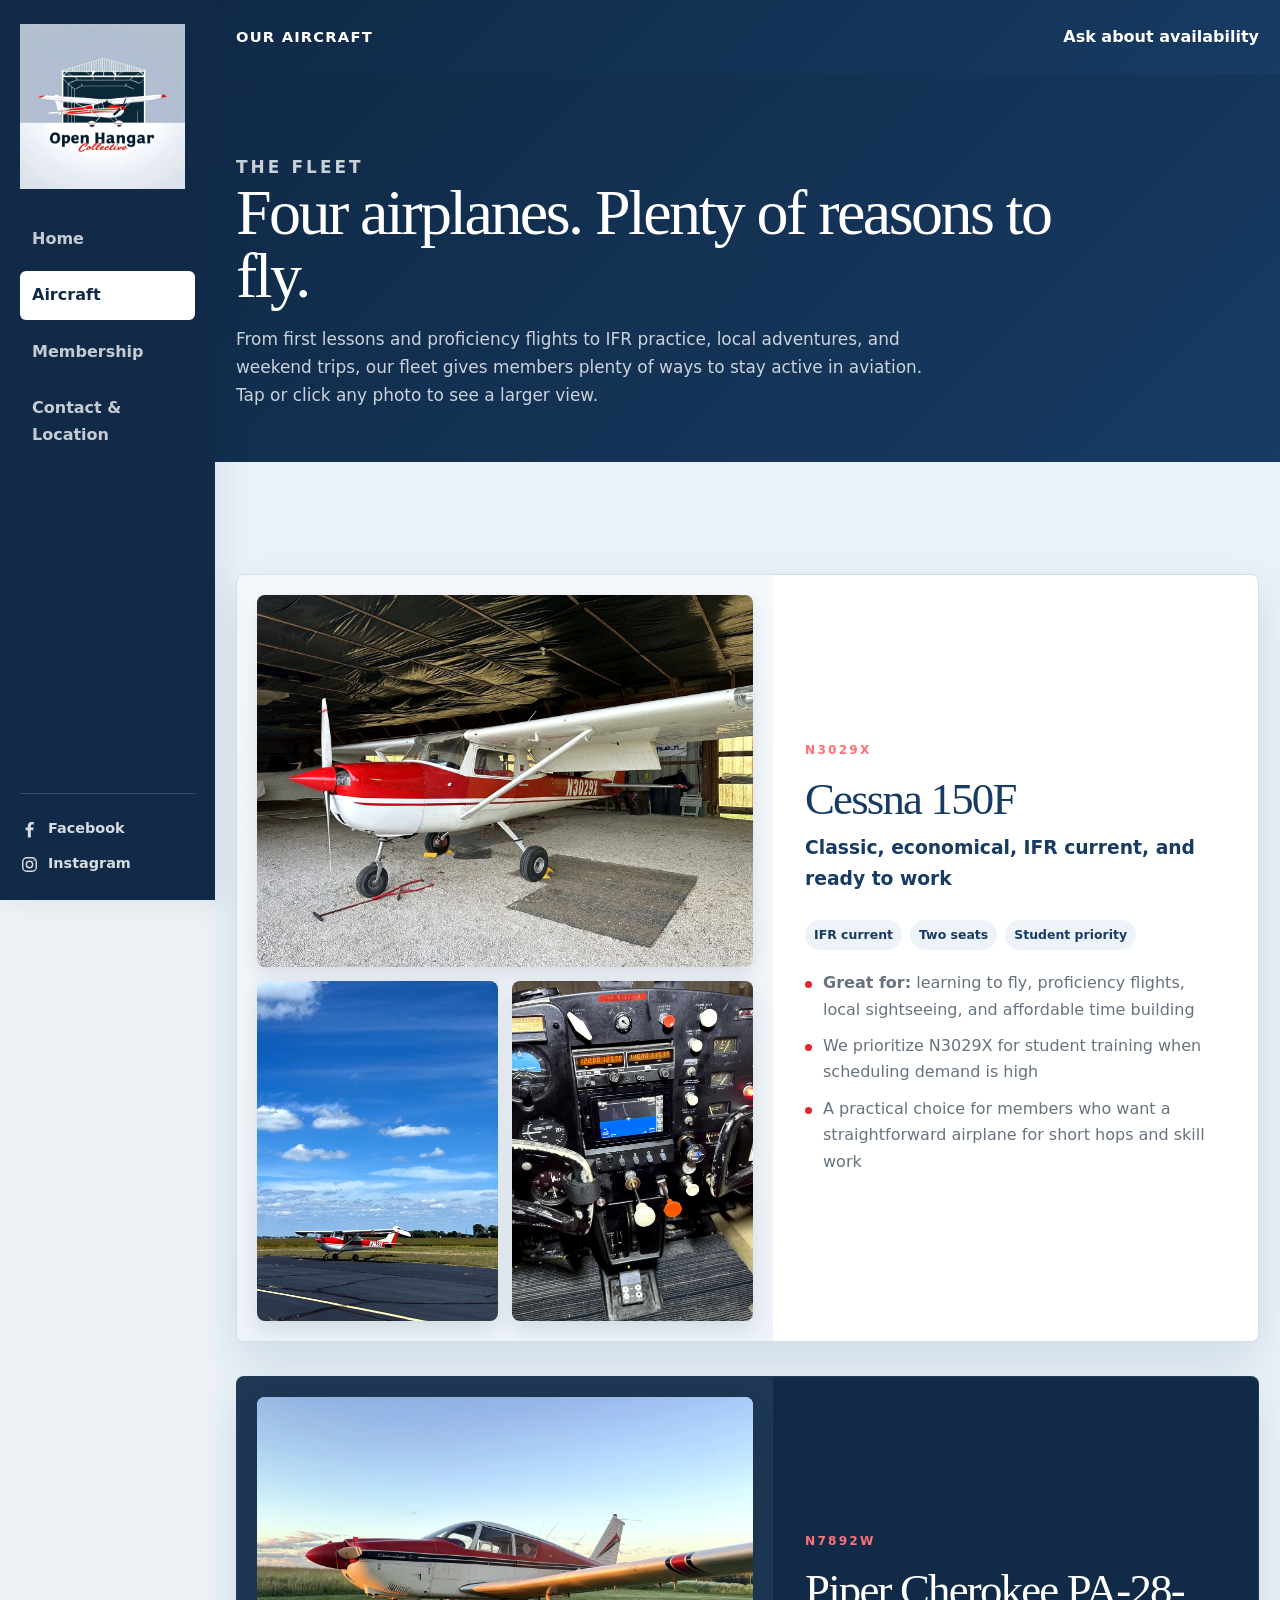
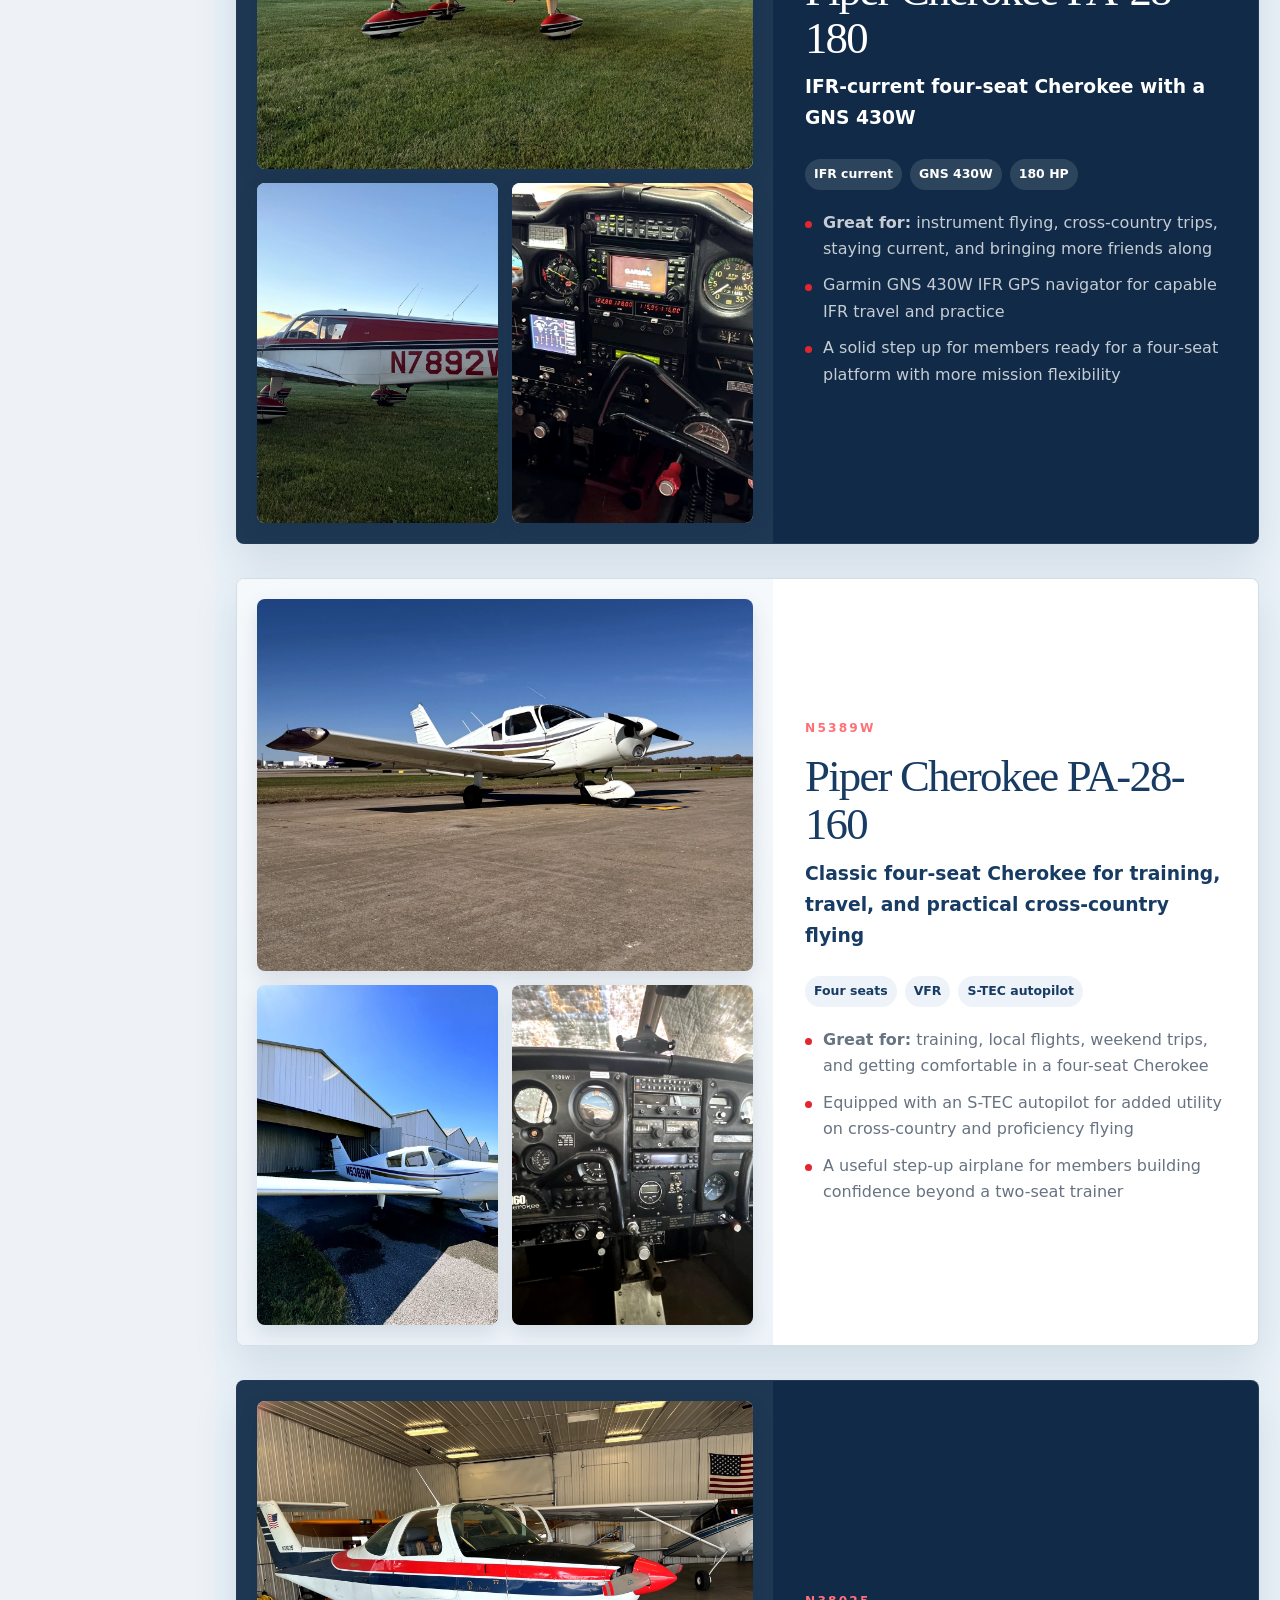
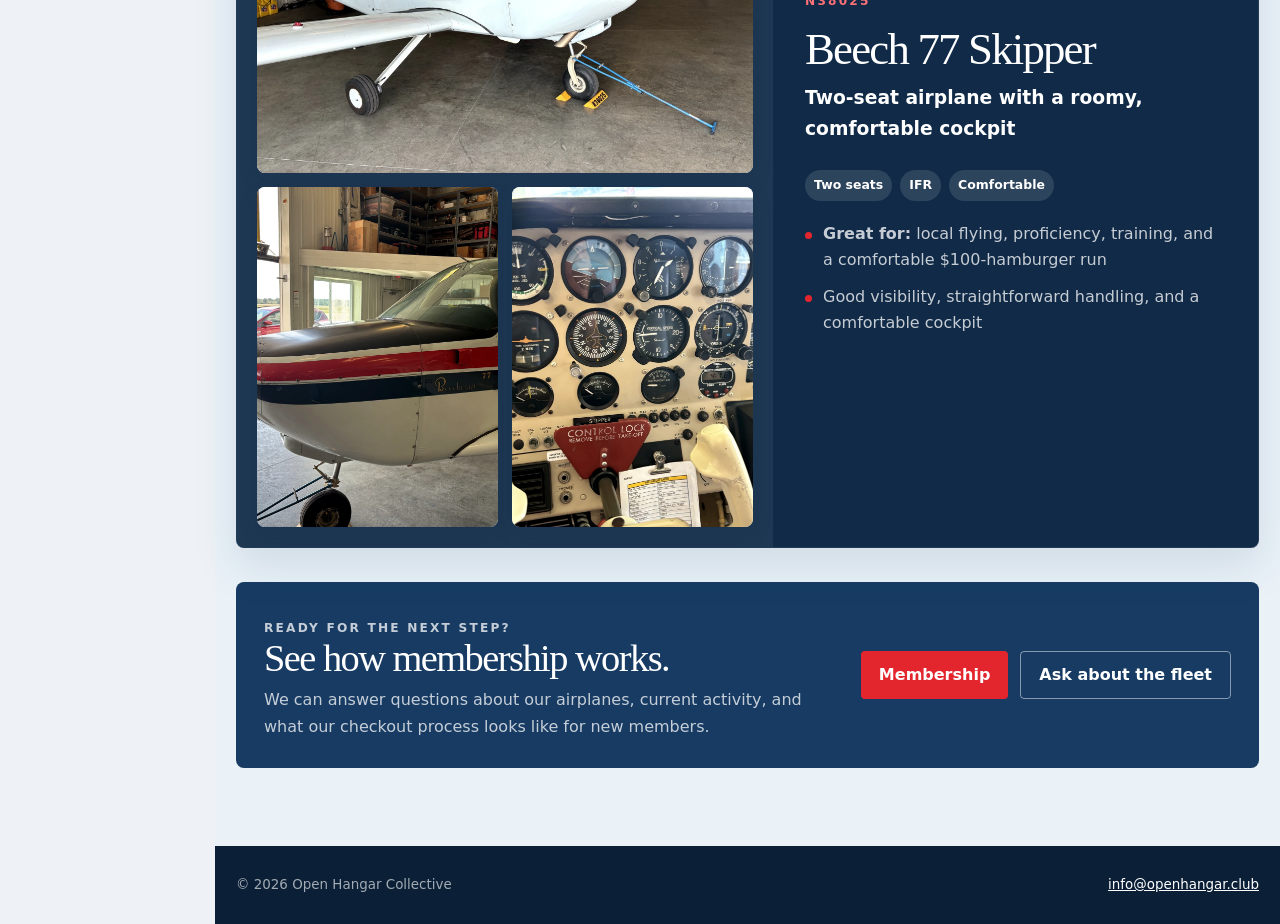
==== commit cc3b2ce0: "Add files via upload" ====
--- a/aircraft.html
+++ b/aircraft.html
@@ -35,8 +35,8 @@
 <section class="aircraft-page-hero">
   <div class="wrap">
     <p class="kicker">The fleet</p>
-    <h1>Different airplanes for different kinds of flying.</h1>
-    <p>From first lessons and proficiency flights to IFR practice and weekend trips, the OHC fleet gives members four different ways to stay active in aviation. Tap or click any photo to see a larger view.</p>
+    <h1>Four airplanes. Plenty of reasons to fly.</h1>
+    <p>From first lessons and proficiency flights to IFR practice, local adventures, and weekend trips, our fleet gives members plenty of ways to stay active in aviation. Tap or click any photo to see a larger view.</p>
   </div>
 </section>
 
@@ -55,11 +55,11 @@
       <div class="aircraft-content">
         <p class="label">N3029X</p>
         <h2>Cessna 150F</h2>
-        <h3>Small, simple, economical, and IFR current</h3>
-        <div class="tag-row"><span class="tag">IFR current</span><span class="tag">Two seats</span><span class="tag">Trainer</span></div>
+        <h3>Classic, economical, IFR current, and ready to work</h3>
+        <div class="tag-row"><span class="tag">IFR current</span><span class="tag">Two seats</span><span class="tag">Student priority</span></div>
         <ul class="info-list">
           <li><strong>Great for:</strong> learning to fly, proficiency flights, local sightseeing, and affordable time building</li>
-          <li>Easy to get comfortable in and a familiar platform for primary training</li>
+          <li>We prioritize N3029X for student training when scheduling demand is high</li>
           <li>A practical choice for members who want a straightforward airplane for short hops and skill work</li>
         </ul>
       </div>
@@ -79,7 +79,7 @@
         <h3>IFR-current four-seat Cherokee with a GNS 430W</h3>
         <div class="tag-row"><span class="tag">IFR current</span><span class="tag">GNS 430W</span><span class="tag">180 HP</span></div>
         <ul class="info-list">
-          <li><strong>Great for:</strong> instrument flying, cross-country trips, staying current, and carrying a little more airplane with you</li>
+          <li><strong>Great for:</strong> instrument flying, cross-country trips, staying current, and bringing more friends along</li>
           <li>Garmin GNS 430W IFR GPS navigator for capable IFR travel and practice</li>
           <li>A solid step up for members ready for a four-seat platform with more mission flexibility</li>
         </ul>
@@ -98,7 +98,7 @@
         <p class="label">N5389W</p>
         <h2>Piper Cherokee PA-28-160</h2>
         <h3>Classic four-seat Cherokee for training, travel, and practical cross-country flying</h3>
-        <div class="tag-row"><span class="tag">Four seats</span><span class="tag">Training</span><span class="tag">S-TEC autopilot</span></div>
+        <div class="tag-row"><span class="tag">Four seats</span><span class="tag">VFR</span><span class="tag">S-TEC autopilot</span></div>
         <ul class="info-list">
           <li><strong>Great for:</strong> training, local flights, weekend trips, and getting comfortable in a four-seat Cherokee</li>
           <li>Equipped with an S-TEC autopilot for added utility on cross-country and proficiency flying</li>
@@ -123,16 +123,16 @@
       <div class="aircraft-content">
         <p class="label">N38025</p>
         <h2>Beech 77 Skipper</h2>
-        <h3>Two-seat trainer with a roomy, approachable cockpit</h3>
+        <h3>Two-seat airplane with a roomy, comfortable cockpit</h3>
         <div class="tag-row">
           <span class="tag">Two seats</span>
-          <span class="tag">Trainer</span>
-          <span class="tag">Local flying</span>
+          <span class="tag">IFR</span>
+          <span class="tag">Comfortable</span>
         </div>
         <ul class="info-list">
-          <li><strong>Great for:</strong> primary training, local flying, proficiency, and building confidence</li>
-          <li>A purpose-built trainer with good visibility and straightforward handling</li>
-          <li>Adds another two-seat option to the OHC fleet for members and students when available</li>
+          <li><strong>Great for:</strong> local flying, proficiency, training, and a comfortable $100-hamburger run</li>
+          <li>Good visibility, straightforward handling, and a comfortable cockpit</li>
+          
         </ul>
       </div>
     </article>
@@ -143,7 +143,7 @@
     <div>
       <p class="label">Ready for the next step?</p>
       <h2>See how membership works.</h2>
-      <p>We can answer questions about the airplanes, current activity, and what checkout looks like for new members.</p>
+      <p>We can answer questions about our airplanes, current activity, and what our checkout process looks like for new members.</p>
     </div>
     <div class="actions">
       <a class="button" href="membership.html">Membership</a>
--- a/styles.css
+++ b/styles.css
@@ -148,3 +148,96 @@
   .aircraft-media{padding:14px}
   .thumb-grid.two-up{grid-template-columns:1fr}
 }
+
+
+/* Ground Crew membership */
+.membership-types{
+  display:grid;
+  grid-template-columns:.8fr 1.2fr;
+  gap:22px;
+  margin-top:34px;
+}
+.membership-type{
+  padding:28px;
+  border:1px solid var(--line);
+  border-radius:8px;
+  background:var(--soft-blue);
+}
+.membership-type h3{
+  margin:4px 0 12px;
+  color:var(--navy);
+  font-size:1.35rem;
+}
+.membership-type p{
+  margin:0 0 14px;
+  color:var(--muted);
+}
+.membership-type-kicker{
+  color:var(--red) !important;
+  font-size:.75rem;
+  font-weight:900;
+  letter-spacing:.14em;
+  text-transform:uppercase;
+}
+.ground-crew-card{
+  background:var(--navy-dark);
+  color:white;
+  border-color:transparent;
+}
+.ground-crew-card h3{color:white}
+.ground-crew-card p{color:rgba(255,255,255,.78)}
+.ground-crew-list{
+  margin:18px 0 20px;
+  padding:0;
+  list-style:none;
+  display:grid;
+  gap:10px;
+}
+.ground-crew-list li{
+  position:relative;
+  padding-left:22px;
+  color:rgba(255,255,255,.84);
+}
+.ground-crew-list li::before{
+  content:"✓";
+  position:absolute;
+  left:0;
+  color:#ff858a;
+  font-weight:900;
+}
+.ground-crew-note{
+  padding-top:16px;
+  border-top:1px solid rgba(255,255,255,.16);
+  font-size:.92rem;
+}
+.ground-crew-button{margin-top:4px}
+.text-link{
+  color:var(--navy);
+  font-weight:800;
+}
+@media(max-width:900px){
+  .membership-types{grid-template-columns:1fr}
+}
+
+
+/* Membership hierarchy refinement */
+.flying-member-card{
+  background:var(--navy-dark);
+  color:white;
+  border-color:transparent;
+}
+.flying-member-card h3{color:white}
+.flying-member-card p{color:rgba(255,255,255,.82)}
+.flying-member-card .membership-type-kicker{color:#ff858a !important}
+.flying-member-card .text-link{color:white}
+.ground-crew-card{
+  background:var(--soft-blue);
+  color:var(--ink);
+  border-color:var(--line);
+}
+.ground-crew-card h3{color:var(--navy)}
+.ground-crew-card p{color:var(--muted)}
+.ground-crew-card .membership-type-kicker{color:var(--red) !important}
+.ground-crew-card .ground-crew-list li{color:var(--muted)}
+.ground-crew-card .ground-crew-list li::before{color:var(--red)}
+.ground-crew-card .ground-crew-note{border-top:1px solid var(--line)}
